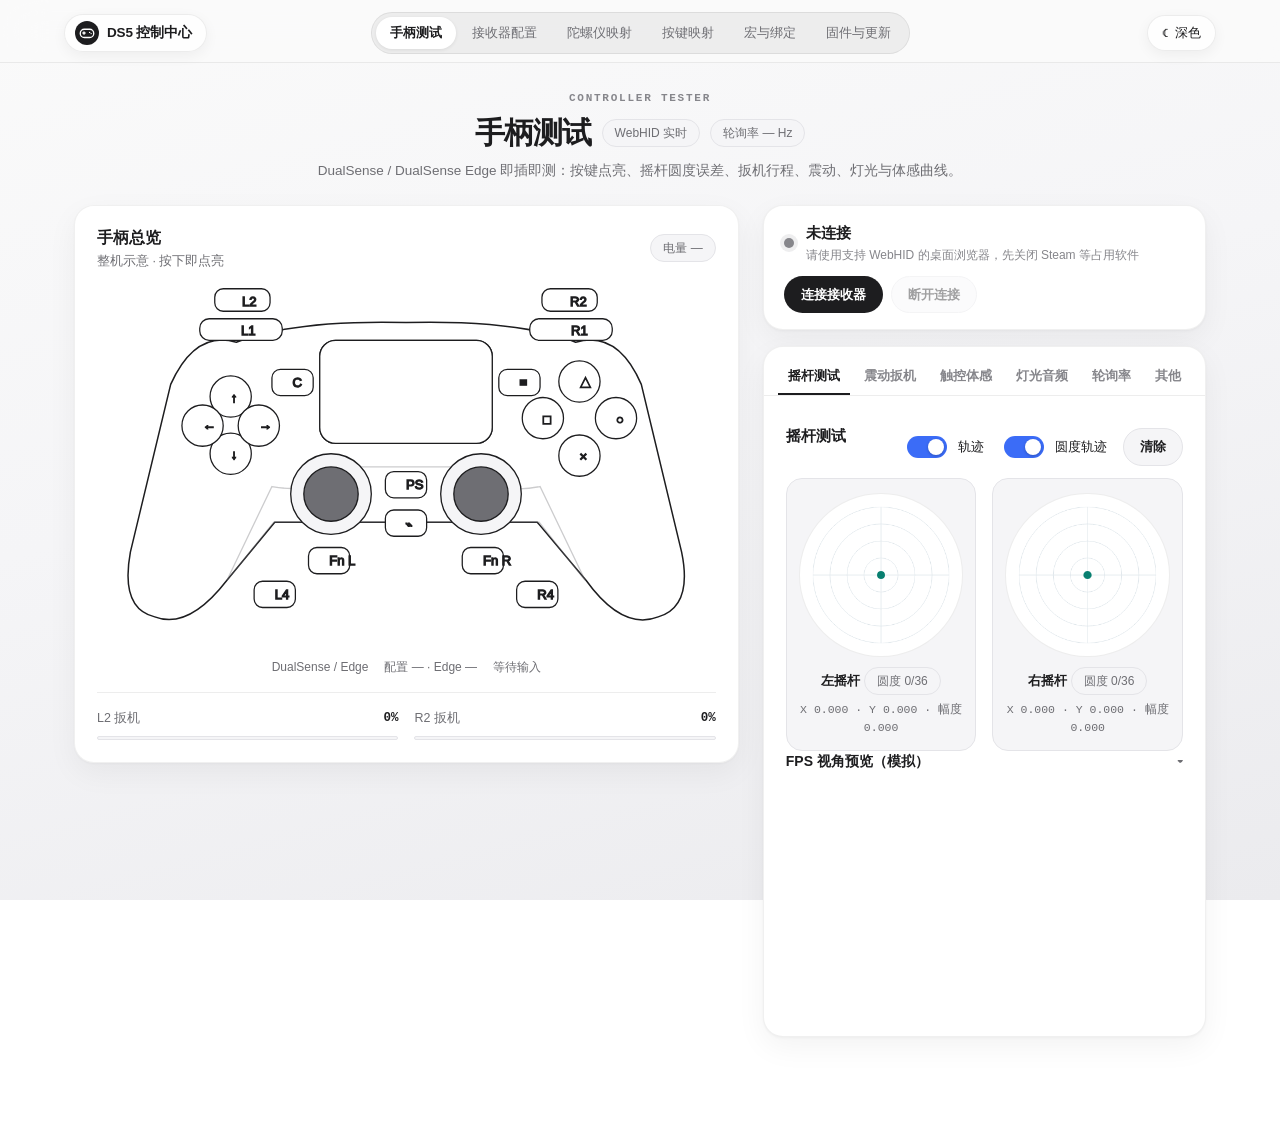
==== web/index.html @ c9e87ab8 "fix(desktop,web): support Windows/macOS system proxy and browser fallback in release downloader" ====
<!doctype html>
<html lang="zh-CN">
<head>
<meta charset="utf-8">
<meta name="viewport" content="width=device-width, initial-scale=1">
<title>DS5 控制中心 · BL616 / BL618</title>
<link rel="stylesheet" href="style.css?v=20261115-rk4">
</head>
<body>
<header class="site-header">
  <a class="brand" href="#tester"><svg class="brand-icon" viewBox="0 0 24 24" width="18" height="18" fill="none" stroke="currentColor" stroke-width="1.8" aria-hidden="true"><rect x="3" y="7" width="18" height="11" rx="5.5"/><path d="M8 10.5v3M6.5 12h3M15.5 11.2h.01M17.5 12.8h.01" stroke-linecap="round"/></svg><h1>DS5 控制中心</h1></a>
  <nav class="site-nav" aria-label="页面"><a href="#tester">手柄测试</a><a href="#receiver">接收器配置</a><a href="#config">陀螺仪映射</a><a href="#remap">按键映射</a><a href="#macros">宏与绑定</a><a href="#update">固件与更新<span id="updateBadge" class="badge" hidden>新</span></a></nav>
  <button id="themeToggle" type="button" aria-label="切换深色外观">深色</button>
</header>
<main>
<div id="connectionHome"><div id="connectionPanel" class="connection-panel"><div class="connect-actions"><div class="connection"><span id="connectionDot" class="dot"></span><div><span id="device">未连接</span><span class="connect-sub">请使用支持 WebHID 的桌面浏览器，先关闭 Steam 等占用软件</span></div></div><div class="connect-btns"><button id="connect" class="primary">连接接收器</button><button id="disconnect" disabled>断开连接</button></div></div><p id="identityWarning" class="notice error" hidden>当前为私下测试身份 1209:0001，部分软件无法识别为 PS5 手柄；日常使用请刷回正式 Sony 身份固件。</p><p id="message" class="notice" role="status" aria-live="polite"></p></div></div>
<section id="receiver" class="panel" hidden><div class="page-heading"><div><span class="page-kicker">01 / RECEIVER</span><h2>接收器配置</h2><p class="page-sub">音频、灯光、低功耗唤醒与回报率参数设置，支持一键应用到内存或持久保存。</p></div><span class="tag">RAM 应用 / Flash 保存</span></div><form id="receiverSettings"><div class="settings-card"><h3>连接与设备</h3><div class="grid" id="receiver-device"></div><p class="hint">USB 身份、序列号、唤醒与隐身设置可能需要保存并重启后生效。</p></div><div class="settings-card"><h3>灯光与省电</h3><div class="grid" id="receiver-power"></div><label class="color-field">手柄灯条颜色 <input id="receiverColor" type="color" value="#ffffff"></label></div><div class="settings-card"><h3>触摸板与鼠标</h3><div class="grid" id="receiver-touch"></div><p class="hint">允许通过手柄循环的模式（至少选择一种）</p><div class="checks" id="touchModes"></div></div><div class="settings-card"><h3>音频与触觉</h3><div class="grid" id="receiver-audio"></div></div><details class="advanced-section"><summary>高级兼容与音频细节</summary><p class="hint">适合排查特定游戏、控制台或录音路由问题；日常使用保持默认值即可。</p><div class="grid" id="receiver-advanced"></div></details><div class="toolbar"><button class="primary requires-device" type="submit">应用到 RAM</button><button id="receiverSave" class="requires-device" type="button">保存到设备</button><button id="receiverRestart" class="requires-device" type="button">保存并重启</button><button id="receiverRebootOnly" class="requires-device" type="button">仅软重启</button><button id="receiverRead" class="requires-device" type="button">重新读取</button><button id="receiverDefaults" type="button">填入默认值</button></div></form><div class="filebar"><button id="receiverExport">导出接收器配置</button><label class="file-button">导入配置<input id="receiverImport" type="file" accept=".json,application/json"></label></div></section>
<section id="remap" class="panel" hidden><div class="page-heading"><div><span class="page-kicker">03 / REMAP</span><h2>按键映射</h2><p class="page-sub">独立设置各键与触控板分区输出，自动提供键盘修饰键与双键组合选项。</p></div><span class="tag" id="remapActive">当前生效：—</span></div><div class="actions"><label>编辑接收器映射档 <select id="remapSlot"><option value="0">档 1</option><option value="1">档 2</option></select></label><button id="remapActivate" class="requires-device">切换到此档</button><button id="remapRead" class="requires-device">读取此档</button><button id="remapReset">恢复此档草稿</button></div><div id="remapFilter" class="filter-bar" role="group" aria-label="按键映射筛选"><button type="button" class="filter-chip active" data-filter="all">全部 31 项</button><button type="button" class="filter-chip" data-filter="buttons">常规按键 19 项</button><button type="button" class="filter-chip" data-filter="touch">触摸分区 12 项</button><button type="button" class="filter-chip" data-filter="modified">仅已修改 <span id="remapModifiedCount" class="pill-count">0</span></button></div><p id="remapTouchNotice" class="notice warning" hidden></p><div class="table-wrap"><table class="remap-table"><thead><tr><th>来源</th><th>输出类型</th><th>目标按键</th><th>修饰键 / 第二键</th><th>屏蔽原键</th><th>双键输出</th></tr></thead><tbody id="remapRows"></tbody></table></div><p id="remapEmptyFilter" class="hint" hidden>当前筛选条件下没有映射项。</p><p class="hint">设为“键盘”时可直接勾选 Ctrl / Shift / Alt / Win；勾选“双键输出”后将自动切换为第二个键盘按键下拉框。Edge Fn / 独立背键用于体感启用和快捷动作，不属于此 31 项普通映射表。</p><div class="toolbar"><button id="remapSave" class="primary requires-device">保存此档映射</button><button id="remapExport">导出此档</button><label class="file-button">导入此档<input id="remapImport" type="file" accept=".json,application/json"></label></div></section>
  <section id="config" class="panel">
    <div class="page-heading"><div><span class="page-kicker">02 / GYRO</span><h2>陀螺仪映射</h2><p class="page-sub">选一个常见场景预设即可快速上手；高级调校、曲率预览与档位限制默认折叠收起。</p></div><div class="heading-badges"><span id="configDirty" class="badge warn" hidden>未保存修改</span><span id="currentSlot" class="tag">当前配置：—</span></div></div>
    <form id="settings">
      <div class="profile-strip" id="profileStrip"></div>
      <div class="settings-card compact-card">
        <div class="profile-actions">
          <label class="inline-field">正在编辑 <select id="editSlot"><option value="0">配置 1</option><option value="1">配置 2</option><option value="2">配置 3</option><option value="3">配置 4</option></select></label>
          <label class="inline-field">备注名 <input id="slotCustomName" type="text" maxlength="16" placeholder="如：Apex 步枪"></label>
          <button id="activateSlot" type="button" disabled>切换生效</button>
          <div class="inline-copy"><select id="copyTarget" aria-label="复制目标配置档"><option value="">复制到…</option><option value="0">配置 1</option><option value="1">配置 2</option><option value="2">配置 3</option><option value="3">配置 4</option></select><button id="copyProfile" type="button">复制</button></div>
          <button id="configCalibrate" type="button" class="requires-device" disabled>快速零点校准</button>
        </div>
        <p id="editNotice" class="notice" hidden></p>
        <div id="configRuleSummary" class="summary-banner" role="status"></div>
        <details id="switchModeDetails" class="sub-details">
          <summary><span>切档方式与绑定规则</span><span id="switchSourceTag" class="tag">手动 / 快捷键</span></summary>
          <div class="grid">
            <div class="field"><label for="switchSource">切档方式</label><select id="switchSource"><option value="0">手动 / 快捷键</option><option value="1">Edge Fn</option><option value="2">接收器映射档</option></select></div>
            <div class="field" id="manualSlotField"><label for="manualSlot">默认手动配置</label><select id="manualSlot"><option value="0">配置 1</option><option value="1">配置 2</option><option value="2">配置 3</option><option value="3">配置 4</option></select></div>
          </div>
          <div class="grid bindings" id="nativeBindings"></div>
          <div class="grid bindings" id="dongleBindings"></div>
          <div class="checks"><label><input type="checkbox" id="feedback" checked> 切档时手柄震动/灯光提示</label></div>
        </details>
      </div>

      <div class="settings-card compact-card">
        <div class="subhead"><h3>常用场景一键预设</h3><span class="hint">点击直接套用到当前编辑配置档</span></div>
        <div id="gyroPresets" class="preset-bar"></div>
      </div>

      <div class="settings-card" id="gyroActivationCard">
        <h3>输出模式与触发条件</h3>
        <div class="grid" id="activationFields"></div>
        <p id="axisHelp" class="hint"></p>
        <div id="gyroGateBlock">
          <div class="actions">
            <button id="presetL2" type="button">按住 L2</button>
            <button id="presetLong" type="button">长按 L2 · 300ms</button>
            <button id="learn" type="button">读取手柄按键</button>
            <span id="selectedButtonsTag" class="tag">未选附加按键</span>
          </div>
          <details id="buttonPickerDetails">
            <summary>自定义启用按键（24 键与组合键条件）</summary>
            <p class="hint">可自由选择面键、方向键、扳机、触摸、Fn 和独立背键，也可以按住手柄按键后点击上方“读取手柄按键”。</p>
            <fieldset id="buttons"><legend class="sr-only">启用按键</legend></fieldset>
            <div class="checks" id="allButtonsWrap"><label><input type="checkbox" id="allButtons"> 组合键（需同时按住全部选中按键）</label></div>
          </details>
        </div>
        <div class="checks" id="gyroFlagChecks">
          <label id="suppressWrap"><input type="checkbox" id="suppress"> 屏蔽原始按键</label>
          <label><input type="checkbox" id="invertX"> 水平反转</label>
          <label><input type="checkbox" id="invertY"> 垂直反转</label>
          <label><input type="checkbox" id="autoBias"> 自动静止温漂校准</label>
          <label><input type="checkbox" id="adaptiveSmooth"> 自适应微瞄滤波</label>
        </div>
      </div>

      <div class="settings-card" id="gyroSensitivityCard">
        <div class="subhead"><h3>灵敏度与基础手感</h3><label class="inline-toggle"><input type="checkbox" id="syncXY" checked> 锁定水平 / 垂直同速</label></div>
        <div class="grid" id="motionFields"></div>
      </div>

      <div class="settings-card" id="gyroStickCard" hidden>
        <h3>右摇杆映射参数</h3>
        <p class="hint">仅“输出方式”设为“右摇杆”时生效，用于匹配主机或原版手柄游戏内的死区与响应曲线。</p>
        <div class="grid" id="stickFields"></div>
        <details id="stickWizardDetails" class="sub-details">
          <summary><span>右摇杆视角校准向导 &amp; 游戏模板</span><span class="tag">反推死区与满杆转速</span></summary>
          <p class="hint">点选常见游戏模板，或按游戏内实际设置三步反推最佳死区补偿与满杆转速。</p>
          <div id="stickGamePresets" class="preset-bar"></div>
          <div class="grid">
            <label class="field">1. 游戏内右摇杆死区 · %<input id="wizGameDeadzone" type="number" min="0" max="50" step="1" value="10"></label>
            <label class="field">2. 游戏满杆转一圈 360° 用时 · 秒<input id="wizTurn360Sec" type="number" min="0.2" max="5" step="0.05" value="1.0"></label>
            <label class="field">3. 游戏内响应曲线类型<select id="wizCurveType"><option value="linear">线性 (1.0)</option><option value="classic">经典指数 (1.4)</option><option value="precision">高精度指数 (1.8)</option><option value="dynamic">动态/快速起步 (0.88)</option></select></label>
          </div>
          <div class="actions">
            <button id="wizApplyStick" type="button" class="primary">计算并填入右摇杆参数</button>
            <span id="wizStickPreview" class="tag">推荐：满杆 360°/s · 死区补偿 9.5% · 指数 1</span>
          </div>
        </details>
      </div>

      <details id="gyroAdvancedDetails" class="settings-card">
        <summary><span>高级调校：死区、平滑、高速加速、长按与档位限制</span><span id="advancedSummaryTag" class="tag">默认手感</span></summary>
        <div class="grid" id="advancedFields"></div>
        <hr>
        <div class="subhead"><h4>启用档位限制</h4><span class="hint">可选：仅在特定 Edge 或接收器档位下开启此体感配置</span></div>
        <div class="grid" id="profileFields"></div>
        <fieldset id="profiles"><legend class="sr-only">启用档位</legend></fieldset>
      </details>

      <details id="gyroCurveDetails" class="settings-card">
        <summary><span>响应曲线预览与导出</span><span id="curveUnits" class="tag">鼠标 counts/s</span></summary>
        <div class="curve-layout">
          <div>
            <canvas id="mappingCurve" width="840" height="320" aria-label="陀螺仪单轴响应曲线"></canvas>
            <p class="hint">横轴是手柄角速度，纵轴是输出；实线为常规灵敏度，虚线为 L2 ADS。展示单轴稳态响应，不包含平滑的时间延迟。</p>
          </div>
          <div class="curve-readout">
            <label class="field">预览手部速度 · °/s<input id="curveSpeed" type="range" min="0" max="720" value="90"><output id="curveSpeedLabel">90 °/s</output></label>
            <strong id="curveOutput">—</strong>
            <label class="field">预览最大速度 · °/s<select id="curveMax"><option>180</option><option selected>360</option><option>720</option><option>1500</option></select></label>
            <button id="curveExport" type="button">导出曲线 CSV</button>
          </div>
        </div>
      </details>

      <details id="gyroShortcutsDetails" class="settings-card">
        <summary><span>手柄快捷键（切档 / 开关 / 校准 / 精瞄）</span><span id="shortcutCountTag" class="tag">已启用 0/4</span></summary>
        <p class="hint">切档动作适用于“手动 / 快捷键”模式；“体感开关 / 静止校准 / 按住精瞄”在所有切档模式下均可用。</p>
        <div id="shortcuts"></div>
      </details>

      <details id="profileLibraryDetails" class="settings-card">
        <summary><span>本地方案库 &amp; 原生体感兼容向导</span><span id="libraryCountTag" class="tag">方案库</span></summary>
        <div class="subhead"><h4>本地命名方案库</h4><span class="hint">保存在当前浏览器，支持单档或整套 4 档快速套用与回退</span></div>
        <div class="actions">
          <label class="inline-field">新方案名 <input id="libraryName" type="text" maxlength="24" placeholder="如：Apex 步枪+狙击组合"></label>
          <button id="librarySave" type="button">保存当前 4 档到方案库</button>
        </div>
        <div class="actions">
          <label class="inline-field">已存方案 <select id="librarySelect"></select></label>
          <button id="libraryApplySlot" type="button">套用到当前档</button>
          <button id="libraryApplyAll" type="button">套用整套 4 档</button>
          <button id="libraryDelete" type="button" class="danger">删除方案</button>
          <button id="undoProfileBtn" type="button" disabled>撤销上次套用/导入</button>
        </div>
        <hr>
        <div class="subhead"><h4>原生体感 / Steam / 固件映射兼容向导</h4><span id="compatStatusTag" class="tag">无冲突</span></div>
        <div class="grid">
          <label class="field">游戏内原生体感设置<select id="compatGameGyro"><option value="0">已关闭游戏原生体感</option><option value="1">已开启游戏原生体感</option></select></label>
          <label class="field">PC 映射软件与游戏输入策略<select id="compatHostMapper"><option value="none">无额外映射软件（支持鼠键混用）</option><option value="consoleOnlyGame">锁死纯手柄输入的游戏（禁用鼠标混用）</option><option value="steam">已开 Steam 输入陀螺仪</option><option value="ds4windows">已开 DS4Windows / JSM 陀螺仪</option></select></label>
        </div>
        <div id="compatResult" class="summary-banner" role="status"></div>
      </details>

      <div id="importDiffCard" class="settings-card compact-card" hidden>
        <div class="subhead"><h3>导入配置变更预览</h3><span id="importDiffSummaryTag" class="tag">待确认</span></div>
        <div id="importDiffList" class="diff-list"></div>
        <div class="actions">
          <button id="importConfirm" type="button" class="primary">确认应用导入</button>
          <button id="importCancel" type="button">取消</button>
        </div>
      </div>

      <div class="toolbar"><button id="apply" class="primary" type="submit" disabled>应用到内存</button><button id="save" type="button" disabled>保存到设备</button><button id="read" type="button" disabled>重新读取配置</button><button id="defaults" type="button" disabled>恢复默认</button></div>
    </form>
    <div class="filebar"><button id="export">导出体感配置</button><label class="file-button">导入配置<input type="file" id="import" accept="application/json,.json"></label><span>导入时将先展示变更对比预览，确认后可应用或保存。</span></div>
  </section>

  <section id="tester" class="panel" hidden>
    <div class="tester-hero"><span class="page-kicker">CONTROLLER TESTER</span><div class="hero-title-row"><h2>手柄测试</h2><span class="tag">WebHID 实时</span><span id="liveHzBadge" class="tag">轮询率 — Hz</span></div><p class="page-sub">DualSense / DualSense Edge 即插即测：按键点亮、摇杆圆度误差、扳机行程、震动、灯光与体感曲线。</p></div>
    <div class="test-layout">
      <div class="controller-card">
        <div class="subhead"><div><h3>手柄总览</h3><span class="hint">整机示意 · 按下即点亮</span></div><span id="battery" class="tag">电量 —</span></div>
        <div id="controllerVisual"></div>
        <div class="model-status"><span id="controllerModel">DualSense / Edge</span><span id="testProfile">配置 — · Edge —</span><span id="active">等待输入</span></div>
        <div class="trigger-grid"><div class="trigger-row"><span>L2 扳机</span><strong id="l2Value">0%</strong><meter id="l2Meter" min="0" max="255" value="0"></meter></div><div class="trigger-row"><span>R2 扳机</span><strong id="r2Value">0%</strong><meter id="r2Meter" min="0" max="255" value="0"></meter></div></div>
      </div>
      <div class="test-controls">
        <div id="testConnection"></div>
        <div class="test-suite">
          <div id="testerTabs" class="tester-tabs" role="tablist" aria-label="测试分类"><button type="button" id="test-tab-input" role="tab" aria-controls="test-pane-input" aria-selected="true" tabindex="0" data-test-tab="input">摇杆测试</button>
<button type="button" id="test-tab-rumble" role="tab" aria-controls="test-pane-rumble" aria-selected="false" tabindex="-1" data-test-tab="rumble">震动扳机</button>
<button type="button" id="test-tab-sense" role="tab" aria-controls="test-pane-sense" aria-selected="false" tabindex="-1" data-test-tab="sense">触控体感</button>
<button type="button" id="test-tab-light" role="tab" aria-controls="test-pane-light" aria-selected="false" tabindex="-1" data-test-tab="light">灯光音频</button>
<button type="button" id="test-tab-device" role="tab" aria-controls="test-pane-device" aria-selected="false" tabindex="-1" data-test-tab="device">轮询率</button>
<button type="button" id="test-tab-other" role="tab" aria-controls="test-pane-other" aria-selected="false" tabindex="-1" data-test-tab="other">其他</button></div>
          <div class="test-panes"><div id="test-pane-input" class="test-pane" role="tabpanel" aria-labelledby="test-tab-input" tabindex="0">    <div class="test-section" id="stickTests"><div class="subhead"><h3>摇杆测试</h3><div class="checks"><label><input id="stickTrail" type="checkbox" checked> 轨迹</label><label><input id="circularity" type="checkbox" checked> 圆度轨迹</label><button id="stickClear">清除</button></div></div><div class="two-col"><div class="stick-test"><canvas id="leftStickChart" width="280" height="280" aria-label="左摇杆实时位置"></canvas><h4>左摇杆 <span id="leftCircularityTag" class="tag">圆度 —</span></h4><p id="leftStickValue" class="mono">X 0 · Y 0</p></div><div class="stick-test"><canvas id="rightStickChart" width="280" height="280" aria-label="右摇杆实时位置"></canvas><h4>右摇杆 <span id="rightCircularityTag" class="tag">圆度 —</span></h4><p id="rightStickValue" class="mono">X 0 · Y 0</p></div></div></div>
<details class="fps-preview"><summary>FPS 视角预览（模拟）</summary><p class="hint">使用实际 USB 右杆输入，按当前配置的游戏满杆转速、死区和曲线模拟视角。圆点回中表示停止转视角，不会把视角拉回原位；这里不测量实际游戏延迟。</p><div class="checks"><label><input id="fpsPreview" type="checkbox"> 启用视角预览</label><button id="fpsReset" type="button">视角归零</button><span id="fpsAngles" class="mono">水平 0° · 俯仰 0°</span></div><canvas id="fpsView" width="900" height="240" aria-label="基于真实右杆输入的模拟 FPS 视角"></canvas></details></div>
<div id="test-pane-rumble" class="test-pane" role="tabpanel" aria-labelledby="test-tab-rumble" tabindex="0" hidden><div class="subhead"><h3>震动与自适应扳机</h3><button id="outputStop" class="danger requires-device">停止</button></div><p class="hint">震动持续 1 秒，切换标签解除震动与扳机效果。</p><h4>触觉震动</h4><div class="actions"><label>强度 <input id="rumbleIntensity" type="range" min="0" max="100" value="40"></label><button id="rumbleWeak" class="requires-device">弱马达</button><button id="rumbleStrong" class="requires-device">强马达</button><button id="rumbleBoth" class="requires-device">双马达</button></div><h4>自适应扳机</h4><div class="grid"><label class="field">L2 效果<select id="leftTriggerMode"><option value="0">关闭</option><option value="1">固定阻力</option><option value="2">脉冲阻力</option></select></label><label class="field">R2 效果<select id="rightTriggerMode"><option value="0">关闭</option><option value="1">固定阻力</option><option value="2">脉冲阻力</option></select></label><label class="field">起始位置 · 0–255<input id="triggerStart" type="number" min="0" max="255" value="80"></label><label class="field">力度 · 0–255<input id="triggerForce" type="number" min="0" max="255" value="100"></label></div><button id="triggerApply" class="requires-device">应用扳机测试</button></div>
<div id="test-pane-sense" class="test-pane" role="tabpanel" aria-labelledby="test-tab-sense" tabindex="0" hidden>    <div class="test-section" id="sensorTests"><div class="subhead"><h3>触摸板</h3><span class="tag">1920 × 1080 · 双点触控</span></div><canvas id="touchChart" width="960" height="270" aria-label="触摸板双点坐标"></canvas><div class="checks"><span id="touch0">P1 · 未接触</span><span id="touch1">P2 · 未接触</span></div><p class="hint">加速度（含重力）：<span id="accelValue">等待输入</span></p></div>
<div class="checks"><label><input id="tiltPreview" type="checkbox"> 重力方向预览</label></div>    <div class="metrics"><div><small>采样间隔</small><strong id="interval">—</strong></div><div><small>工厂校准</small><strong id="factory">—</strong></div><div><small>零点校准</small><strong id="calibration">—</strong></div><div><small>静止稳定度</small><strong id="stillness">—</strong></div><div><small>右摇杆</small><strong id="stick">—</strong></div></div>
    <div class="plot-label"><span>角速度 °/s · <i class="pitch">X</i> / <i class="yaw">Y</i> / <i class="roll">Z</i></span><span id="rates">0 / 0 / 0</span></div>
    <canvas id="chart" width="1000" height="230" aria-label="陀螺仪角速度曲线"></canvas>
    <div class="checks"><button id="calibrate" disabled>静止校准</button><button id="clearCalibration" disabled>清除校准</button><button id="csv">导出数据</button><button id="exportDiagnostics">导出诊断</button></div>
    <p class="hint">请放稳手柄，保持静止 2 秒。新版固件保存上次静止校准；核对手柄标识与工厂标定后恢复。</p>
</div>
<div id="test-pane-light" class="test-pane" role="tabpanel" aria-labelledby="test-tab-light" tabindex="0" hidden><h4>手柄灯光</h4><div class="grid"><label class="field">颜色<input id="testColor" type="color" value="#21a68b"></label><label class="field">亮度<select id="lightBrightness"><option value="0">高</option><option value="1">中</option><option value="2">低</option></select></label><label class="field">玩家灯<select id="playerLights"><option value="0">关闭</option><option value="4">1</option><option value="10">2</option><option value="21">3</option><option value="27">4</option><option value="31">全部</option></select></label><label class="field">麦克风灯<select id="muteLight"><option value="0">关闭</option><option value="1">常亮</option><option value="2">闪烁</option></select></label></div><button id="lightApply" class="requires-device">应用灯光测试</button><h4>音量与路由</h4><div class="grid"><label class="field">耳机音量<input id="testHeadphone" type="number" min="0" max="127" value="80"></label><label class="field">扬声器音量<input id="testSpeaker" type="number" min="0" max="127" value="60"></label><label class="field">麦克风音量<input id="testMic" type="number" min="0" max="64" value="40"></label><label class="field">音频出口<select id="audioRoute"><option value="49">耳机</option><option value="0">扬声器</option></select></label></div><label class="toggle-field">麦克风静音<input id="testMicMute" type="checkbox"></label><button id="audioApply" class="requires-device">应用音频测试</button><p id="headset" class="hint">耳机状态 —</p></div>
<div id="test-pane-device" class="test-pane" role="tabpanel" aria-labelledby="test-tab-device" tabindex="0" hidden>    <div class="test-section" id="rateTests"><div class="subhead"><h3>输入报告频率</h3><div class="actions"><button id="rateStart">重置统计</button><button id="rateStop">暂停采样</button></div></div><div class="metrics"><div><small>浏览器接收平均值</small><strong id="inputHz">— Hz</strong></div><div><small>报告数</small><strong id="inputCount">0</strong></div><div><small>间隔 min / max</small><strong id="inputIntervals">— ms</strong></div><div><small>平均间隔 / 抖动</small><strong id="inputJitter">— ms</strong></div></div><p class="hint">连接接收器后自动实时统计 USB HID 输入频率与间隔抖动（标准差），可随时重置或暂停。</p></div>
</div>
<div id="test-pane-other" class="test-pane" role="tabpanel" aria-labelledby="test-tab-other" tabindex="0" hidden>    <div class="live-buttons" id="liveButtons" aria-label="按键"></div>
    <div class="subhead"><h3>鼠标测试</h3><span id="mouseState" class="tag" role="status">未开始</span></div>
    <div class="actions"><button id="mouseStart" type="button">开始测试</button><button id="mouseStop" type="button" disabled>结束测试</button><button id="mouseReset" type="button">清除轨迹</button><span id="mouseCounts" class="hint">事件 0 · X 0 · Y 0</span></div>
    <canvas id="mouseChart" width="1000" height="280" tabindex="0" aria-label="鼠标移动轨迹"></canvas>
    <p class="hint">点击开始后转动手柄，按 Esc 退出。轨迹来自实际鼠标输入；测试时请勿移动其他鼠标或 VNC 指针。</p>
    <div class="subhead"><h3>诊断录制与离线回放</h3><span id="replayStatus" class="tag">待命</span></div>
    <div class="actions">
      <label class="file-button">加载诊断 JSON 离线回放<input id="replayFile" type="file" accept=".json,application/json"></label>
      <button id="replayStop" type="button" hidden>停止回放</button>
    </div>
    <details><summary>传感器数据</summary><pre id="raw">等待输入</pre></details>
    <details><summary>运行统计</summary><pre id="diagnostics">等待输入</pre></details>
</div></div>
        </div>
      </div>
    </div>
  </section>

<section id="macros" class="panel" hidden>
<div class="page-heading"><div><span class="page-kicker">04 / MACROS</span><h2>宏与绑定</h2><p class="page-sub">录制按键或鼠标序列并绑定组合触发键，宏写入接收器脱离软件运行。</p></div><span id="macroSupport" class="tag">未连接</span></div>
<div class="settings-card"><div class="actions"><label>设备槽位 <select id="macroSlot"></select></label><button id="macroRead" class="requires-macro">读取</button><button id="macroDelete" class="requires-macro">删除此槽</button><span id="macroSpace" class="hint"></span></div>
<div class="grid"><label class="field">名称<input id="macroName" maxlength="23"></label><label class="field">播放方式<select id="macroMode"><option value="0">单次 / 指定次数</option><option value="1">按住循环，松开停止</option><option value="2">按下开启，再按关闭</option></select></label><label class="field">单次触发的重复次数<input id="macroRepeat" type="number" min="1" max="255" value="1"></label><label class="field">循环间隔 · ms<input id="macroPause" type="number" min="0" max="65535" value="100"></label></div>
<div class="subhead"><h3>步骤</h3><span id="macroStepCount" class="tag"></span></div><div class="actions"><button id="macroAddDown">添加按下</button><button id="macroAddUp">添加松开</button><button id="macroAddWait">添加等待</button><button id="macroClear">清空草稿</button><button id="macroRecord" class="requires-macro">录制手柄按键</button><button id="macroRecordStop" disabled>结束录制</button></div>
<div class="table-wrap"><table class="remap-table"><thead><tr><th>序号</th><th>输出</th><th>按键</th><th>动作</th><th>之后等待 · ms</th><th></th></tr></thead><tbody id="macroSteps"></tbody></table></div><p id="macroEmpty" class="hint">添加步骤或开始录制。</p>
<p class="hint">支持手柄键、键盘键和鼠标键。录制捕获手柄当前 USB 输出，录制期间暂停设备宏；键盘和鼠标步骤可手动编辑。结束、断连、切换配置或输入中断会释放宏按键。</p>
<div class="toolbar"><button id="macroSave" class="primary requires-macro">保存此宏</button><button id="macroTest" class="requires-macro">测试已保存的单次宏</button><button id="macroStop" class="requires-macro">停止并释放按键</button><button id="macroExport">导出 JSON</button><button id="macroBinary">导出 MAC1 文件</button><label class="file-button">导入<input id="macroImport" type="file" accept=".json,.mac,.bin"></label></div></div>
<div class="settings-card"><div class="subhead"><h3>触发绑定</h3><div class="actions"><button id="macroRulesRead" class="requires-macro">读取绑定</button><button id="macroRulesSave" class="primary requires-macro">保存绑定</button></div></div><p class="hint">所选按键全部按住才成立。支持 Fn、背键和组合键；同一时刻播放一个宏。宏随接收器运行，不需要控制中心常驻。</p><div class="actions filter-bar" id="macroRuleFilterBar"><span class="hint" id="macroRulesSummary">已启用 0 / 16 条绑定</span><label class="inline-toggle"><input type="checkbox" id="macroShowActiveOnly"> 仅显示已启用绑定</label></div><div id="macroBindings"></div></div>
</section>

  <section id="update" class="panel" hidden><div class="page-heading"><div><span class="page-kicker">05 / WEBFLASHER</span><h2>固件与更新</h2><p class="page-sub">在线检测最新版本并一键准备刷写，无需安装驱动即可通过浏览器完成更新。</p></div><span class="tag">当前：<b id="firmware">未连接</b></span></div><div id="updateBanner" class="settings-card" hidden><h3 id="updateTitle"></h3><p id="updateDetail" class="hint"></p><div class="actions"><button id="updateGet" class="primary" type="button" hidden>下载并准备刷写</button></div><p id="updateStatus" class="notice" role="status" aria-live="polite"></p></div><div class="settings-card"><div class="grid"><label class="field">固件来源<select id="releaseSource"><option value="gyro">本项目 · 体感映射固件</option><option value="upstream">上游 · 原版固件</option></select></label><label class="field">开发板<select id="releaseBoard"><option value="lctech616">LCTech BL616 / 当前信海板</option><option value="aim61">Ai-M61 BL618</option><option value="m0sdock">Sipeed M0S Dock</option></select></label><label class="field">USB 速度<select id="releaseUSB"><option value="fs">FS · 兼容模式</option><option value="hs">HS · 高速模式</option></select></label></div><div class="actions"><button id="releaseRefresh" class="primary">检查更新</button><label><input id="includePrerelease" type="checkbox" checked> 包含测试版 / 预发布</label><span id="releaseStatus" class="hint">进入此页时自动检查</span></div><p id="upstreamNotice" class="notice warning" hidden>上游原版固件不包含本项目新增的体感功能。v3.24 发布包与其公开源码版本不同；包内 USB 速度以发布说明为准，不能仅凭文件名判断。</p></div><div id="releaseList" class="release-list"></div><div class="settings-card flash-steps-card"><h3>刷写指南 · 3 步完成</h3>
<ol class="web-steps"><li><div><strong>下载并选中固件包</strong><p>在上方版本列表一键下载匹配板型与 USB 速度的固件 ZIP，无需手动解压。</p></div></li><li><div><strong>核对板型与写入模式</strong><p>加载包后核对目标板型与模式并勾选确认；常规升级选“仅主固件”可保留设置。</p></div></li><li><div><strong>按住 BOOT 插入 USB 刷写</strong><p>按住接收器上的 <kbd>BOOT 键</kbd> 插入电脑 USB 后松开，点击 <kbd>开始刷写</kbd> 并选择串口；完成后会 <kbd>自动重启</kbd>。</p></div></li></ol></div><div class="settings-card" id="webFlash"><h3>接收器与固件 · 网页刷写</h3>
<p id="flashSupport" class="notice error" hidden>当前浏览器不支持 Web Serial。请使用桌面版 Chrome 或 Edge。</p>
<div class="grid"><label class="field">固件包 ZIP<input id="flashPackage" type="file" accept=".zip,application/zip"></label><label class="field">写入内容<select id="flashMode"><option value="full">完整：Boot2 + 分区表 + 主固件（首次安装 / 恢复）</option><option value="app">仅主固件（已是同布局固件时更新）</option></select></label><label id="flashVariantField" class="field" hidden>包内 USB 变体<select id="flashVariant"></select></label></div>
<pre id="flashSummary" class="mono hint"></pre>
<label class="flash-confirm-row"><input id="flashConfirm" type="checkbox"> 我确认固件包的板型与 USB 速度和接收器一致</label>
<div class="actions flash-cta-row"><button id="flashStart" class="primary" type="button" disabled>开始刷写</button></div>
<progress id="flashProgress" max="1" value="0" hidden></progress><p id="flashStage" class="hint"></p>
<p id="flashMessage" class="notice" role="status" aria-live="polite"></p>
<pre id="flashLog" class="mono" hidden></pre>
<p class="hint">写入后会读回 SHA256 校验，校验失败不会重启。只擦写所选区域，不做整片擦除，设备内保存的设置通常保留，仍建议先导出配置。已安装双固件启动管理器的设备请使用下方“双固件切换与维护”进行分槽更新或卸载。使用桌面应用（Windows/macOS 启动器）可在版本卡片一键下载并填入；仅用纯浏览器访问时请先手动下载 ZIP。刷写时不要拔线或关闭页面。</p></div>
<div class="settings-card" id="bootManager"><h3>双固件切换与维护 · 实验性</h3>
<p class="notice warning">启动管理器原型尚待真机验收，普通单固件不包含启动管理器。日常手柄保持 Sony 身份；切换或维护前先保存需保留的设置。</p>
<p id="bootState" role="status">未连接启动管理器</p>
<div class="actions"><button id="bootEnter" type="button">从体感固件进入管理器</button><button id="bootConnect" type="button">连接启动管理器</button><button id="bootDisconnect" type="button" disabled>断开管理器</button></div>
<div class="two-col"><div><h4>体感固件</h4><p id="bootVersion0" class="mono">—</p><button id="bootSlot0" type="button" disabled>启动体感固件</button></div><div><h4>上游原版</h4><p id="bootVersion1" class="mono">—</p><button id="bootSlot1" type="button" disabled>启动上游原版</button></div></div>
<details id="dualToolsDetails"><summary><span>Web Serial 4 MiB 双固件安装、备份与恢复工具</span><span class="tag">按住 BOOT 插入 USB</span></summary>
<div id="dualTools">
<p class="hint">安装、分槽更新与卸载都会在本地校验镜像与启动头；安装／卸载前会先读取当前整片 4 MiB 并自动保存备份到本机，最后写入 0x0–0xE000 启动管理器／原版 Boot2，全部读回校验通过才重启。</p>
<p id="dualSupport" class="notice error" hidden>当前浏览器不支持 Web Serial，无法使用网页双固件安装、备份与恢复。请使用桌面版 Chrome 或 Edge。</p>
<div class="actions"><button id="dualInspect" type="button">检测布局（快速读）</button><button id="dualBackup" type="button">读取并下载 4 MiB 整片备份</button></div>
<pre id="dualDeviceInfo" class="mono hint"></pre>
<label class="field">维护操作<select id="dualOp"><option value="slot">分槽更新镜像（仅更新槽 0 体感或槽 1 上游，保留两套数据）</option><option value="install">安装双固件（单固件 → 双固件，自动保存原始备份）</option><option value="restore">卸载并恢复单固件（用安装前原始 4 MiB 备份退出双固件）</option></select></label>
<div id="dualPane_slot" class="grid">
  <label class="field">目标槽位<select id="dualSlotTarget"><option value="0">槽位 0：体感固件（0x10000，上限 1280 KiB）</option><option value="1">槽位 1：上游原版（0x210000，上限 1152 KiB）</option></select></label>
  <label class="field">固件包 ZIP 或 .bin<input id="dualSlotFile" type="file" accept=".zip,.bin,application/zip,application/octet-stream"></label>
  <label id="dualSlotVariantField" class="field" hidden>包内 USB 变体<select id="dualSlotVariant"></select></label>
  <label class="field">写入记录的版本号（≤19 字符）<input id="dualSlotVersion" type="text" maxlength="19" placeholder="例如 3.18G2.4RC6 / 3.24H"></label>
  <pre id="dualSlotSummary" class="mono hint"></pre>
  <div class="actions"><button id="dualSlotRun" class="primary" type="button" disabled>更新该槽位</button></div>
</div>
<div id="dualPane_install" hidden>
  <div class="grid">
    <label class="field">启动管理器 .bin（experimental）<input id="dualMgrFile" type="file" accept=".bin,application/octet-stream"></label>
    <label class="field">体感固件（ZIP 或 .bin）<input id="dualGyroFile" type="file" accept=".zip,.bin,application/zip,application/octet-stream"></label>
    <label id="dualGyroVariantField" class="field" hidden>体感包 USB 变体<select id="dualGyroVariant"></select></label>
    <label class="field">体感槽位版本号<input id="dualGyroVer" type="text" maxlength="19" placeholder="例如 3.18G2.4RC6"></label>
    <label class="field">上游原版固件（ZIP 或 .bin）<input id="dualUpFile" type="file" accept=".zip,.bin,application/zip,application/octet-stream"></label>
    <label id="dualUpVariantField" class="field" hidden>上游包 USB 变体<select id="dualUpVariant"></select></label>
    <label class="field">上游槽位版本号<input id="dualUpVer" type="text" maxlength="19" placeholder="例如 3.24"></label>
    <label class="field">可选：历史原版 4 MiB 备份（迁入原版配对数据）<input id="dualUpSnapFile" type="file" accept=".bin,application/octet-stream"></label>
  </div>
  <pre id="dualMgrSummary" class="mono hint"></pre>
  <pre id="dualGyroSummary" class="mono hint"></pre>
  <pre id="dualUpSummary" class="mono hint"></pre>
  <pre id="dualUpSnapSummary" class="mono hint"></pre>
  <label><input id="dualInstallConfirm" type="checkbox"> 我确认以上均为 LCTech 616 镜像，了解启动管理器仍属实验性质，并将在写入前保存自动下载的原始 4 MiB 备份</label>
  <div class="actions"><button id="dualInstallRun" class="primary" type="button" disabled>读取备份并安装双固件</button></div>
</div>
<div id="dualPane_restore" hidden>
  <div class="grid">
    <label class="field">安装前保存的原始 4 MiB 备份（必须）<input id="dualOrigFile" type="file" accept=".bin,application/octet-stream"></label>
    <label class="field">保留并迁回的数据／固件槽位<select id="dualRestoreSlot"><option value="0">槽位 0：保留体感固件与体感数据</option><option value="1">槽位 1：保留上游原版与原版数据</option></select></label>
  </div>
  <pre id="dualOrigSummary" class="mono hint"></pre>
  <label><input id="dualRestoreConfirm" type="checkbox"> 我确认原始 4 MiB 备份来自同一台接收器，恢复前会先保存当前双固件 4 MiB 备份</label>
  <div class="actions"><button id="dualRestoreRun" class="primary" type="button" disabled>读取备份并恢复单固件</button></div>
</div>
<progress id="dualProgress" max="1" value="0" hidden></progress><p id="dualStage" class="hint"></p>
<p id="dualMessage" class="notice" role="status" aria-live="polite"></p>
<pre id="dualLog" class="mono" hidden></pre>
</div>
</details>
<details><summary>按键说明</summary><p>正常插电，快闪窗口内短按一次 BOOT 切换另一个模式；在窗口内按住约 1 秒进入管理器。按住 BOOT 再插电仍为芯片烧录模式。运行上游原版时，可先通过上电按键进入管理器，再在这里点击切换。</p><p>妥善保存每次自动下载的 4 MiB 备份文件：其中包含接收器的蓝牙配对与校准数据，不要分享或上传到公开仓库。</p></details></div>
<div class="settings-card"><h3>备用：串口工具</h3><p class="hint">网页刷写不可用时，可使用包内的 flash_prog_cfg.ini 和博流 Dev Cube 刷写。切换到上游原版后，新增体感配置页可能无法连接。</p><div class="actions"><a id="releasesLink" class="file-button" href="https://github.com/lx8s8/ds5dongle-bl618-opensource-gyro/releases" target="_blank" rel="noopener">打开 Releases ↗</a><a class="file-button" href="https://github.com/lx8s8/ds5dongle-bl618-opensource-gyro/actions/workflows/firmware.yml" target="_blank" rel="noopener">Actions 构建产物 ↗</a><a class="file-button" href="https://github.com/lx8s8/ds5dongle-bl618-opensource-gyro/blob/feature/control-center/docs/CI_CN.md" target="_blank" rel="noopener">刷机说明 ↗</a></div></div>
</section>
<footer></footer>
</main>
<script type="module" src="app.js?v=20261115-rk4"></script>
</body>
</html>
---- web/style.css ----
:root {
  --bg: linear-gradient(165deg, #fafafa 0%, #f5f5f7 45%, #ebebee 100%);
  --topbar-bg: rgba(250, 250, 251, 0.82);
  --card: #ffffff;
  --card-line: rgba(0, 0, 0, 0.06);
  --card-shadow: 0 1px 3px rgba(0, 0, 0, 0.04), 0 10px 30px rgba(0, 0, 0, 0.05);
  --ink: #1d1d1f;
  --muted: #6e6e73;
  --faint: #86868b;
  --line: rgba(0, 0, 0, 0.07);
  --field: #f5f5f7;
  --field-line: #e4e4e8;
  --pill: rgba(255, 255, 255, 0.78);
  --pill-hover: rgba(255, 255, 255, 0.96);
  --pill-line: rgba(0, 0, 0, 0.07);
  --pill-shadow: 0 4px 14px rgba(0, 0, 0, 0.05);
  --nav-track: rgba(0, 0, 0, 0.05);
  --nav-active-bg: #ffffff;
  --nav-active-ink: #1d1d1f;
  --nav-active-shadow: 0 1px 4px rgba(0, 0, 0, 0.09);
  --seg-track: #f2f2f4;
  --seg-active: #ffffff;
  --seg-active-ink: #1d1d1f;
  --seg-shadow: 0 1px 4px rgba(0, 0, 0, 0.1);
  --primary-bg: #1d1d1f;
  --primary-ink: #ffffff;
  --primary-hover: #000000;
  --brand: #3b6cf7;
  --brand-soft: rgba(59, 108, 247, 0.10);
  --brand-line: rgba(59, 108, 247, 0.34);
  --ok: #248a3d;
  --ok-dot: #34c759;
  --ok-soft: rgba(52, 199, 89, 0.13);
  --warn: #b25e09;
  --warn-dot: #f0a020;
  --warn-soft: rgba(240, 160, 32, 0.12);
  --err: #d70015;
  --err-soft: rgba(255, 59, 48, 0.10);
  --log-bg: #fbfbfc;
  --log-text: #3a3a3c;
  --log-line: #ececf0;
  --mono: "JetBrains Mono", ui-monospace, SFMono-Regular, Menlo, Consolas, "Noto Sans SC", monospace;
}

:root[data-theme="dark"] {
  --bg: linear-gradient(165deg, #101013 0%, #0d0d0f 45%, #08080a 100%);
  --topbar-bg: rgba(13, 13, 15, 0.78);
  --card: #1c1c1e;
  --card-line: rgba(255, 255, 255, 0.08);
  --card-shadow: 0 1px 3px rgba(0, 0, 0, 0.42), 0 12px 32px rgba(0, 0, 0, 0.38);
  --ink: #f5f5f7;
  --muted: #a1a1a6;
  --faint: #86868b;
  --line: rgba(255, 255, 255, 0.09);
  --field: #242427;
  --field-line: #343439;
  --pill: rgba(44, 44, 48, 0.74);
  --pill-hover: rgba(62, 62, 68, 0.94);
  --pill-line: rgba(255, 255, 255, 0.10);
  --pill-shadow: 0 4px 16px rgba(0, 0, 0, 0.38);
  --nav-track: rgba(255, 255, 255, 0.07);
  --nav-active-bg: #f5f5f7;
  --nav-active-ink: #0b0b0d;
  --nav-active-shadow: 0 1px 4px rgba(0, 0, 0, 0.5);
  --seg-track: #26262a;
  --seg-active: #f5f5f7;
  --seg-active-ink: #0b0b0d;
  --seg-shadow: 0 1px 4px rgba(0, 0, 0, 0.4);
  --primary-bg: #f5f5f7;
  --primary-ink: #0b0b0d;
  --primary-hover: #ffffff;
  --brand: #638bff;
  --brand-soft: rgba(99, 139, 255, 0.16);
  --brand-line: rgba(99, 139, 255, 0.42);
  --ok: #3ddc84;
  --ok-dot: #30d158;
  --ok-soft: rgba(48, 209, 88, 0.16);
  --warn: #f5b449;
  --warn-dot: #ffd60a;
  --warn-soft: rgba(255, 214, 10, 0.14);
  --err: #ff6961;
  --err-soft: rgba(255, 105, 97, 0.14);
  --log-bg: #111113;
  --log-text: #c7c7cc;
  --log-line: #27272c;
}

* {
  box-sizing: border-box;
}

html, body {
  min-height: 100%;
}

body {
  margin: 0;
  font-family: "Space Grotesk", -apple-system, BlinkMacSystemFont, "SF Pro Text", "PingFang SC", "Hiragino Sans GB", "Microsoft YaHei UI", "Microsoft YaHei", sans-serif;
  background: var(--bg);
  background-attachment: fixed;
  color: var(--ink);
  font-size: 14px;
  line-height: 1.5;
  -webkit-font-smoothing: antialiased;
  overflow-x: clip;
}

.mono {
  font-family: var(--mono);
}

.sr-only {
  position: absolute;
  width: 1px;
  height: 1px;
  overflow: hidden;
  clip: rect(0 0 0 0);
}

[hidden] {
  display: none !important;
}

/* ================= RKLAB Floating Glass Topbar ================= */
.site-header {
  position: sticky;
  top: 0;
  z-index: 60;
  max-width: 1200px;
  margin: 0 auto;
  padding: 12px 24px;
  display: grid;
  grid-template-columns: 1fr auto 1fr;
  align-items: center;
  gap: 12px;
}

.site-header::before {
  content: "";
  position: fixed;
  top: 0;
  left: 0;
  right: 0;
  height: 62px;
  background: var(--topbar-bg);
  -webkit-backdrop-filter: saturate(1.6) blur(20px);
  backdrop-filter: saturate(1.6) blur(20px);
  border-bottom: 1px solid var(--line);
  z-index: -1;
  pointer-events: none;
}

.brand {
  justify-self: start;
  display: inline-flex;
  align-items: center;
  gap: 8px;
  padding: 6px 14px 6px 10px;
  border-radius: 999px;
  background: var(--pill);
  border: 1px solid var(--pill-line);
  box-shadow: var(--pill-shadow);
  color: var(--ink);
  text-decoration: none;
  transition: background 0.16s ease, transform 0.14s ease;
}

.brand:hover {
  background: var(--pill-hover);
}

.brand-icon {
  display: block;
  width: 24px;
  height: 24px;
  padding: 3px;
  border-radius: 999px;
  background: var(--primary-bg);
  color: var(--primary-ink);
  flex-shrink: 0;
}

.site-header h1 {
  margin: 0;
  font-size: 13.5px;
  font-weight: 700;
  letter-spacing: -0.01em;
  white-space: nowrap;
}

.site-nav {
  justify-self: center;
  display: inline-flex;
  align-items: center;
  gap: 2px;
  padding: 4px;
  border-radius: 999px;
  background: var(--nav-track);
  border: 1px solid var(--line);
  max-width: 100%;
  overflow-x: auto;
  scrollbar-width: none;
}

.site-nav::-webkit-scrollbar {
  display: none;
}

.site-nav a {
  display: inline-flex;
  align-items: center;
  gap: 5px;
  padding: 6px 14px;
  border-radius: 999px;
  color: var(--muted);
  text-decoration: none;
  font-size: 13px;
  font-weight: 500;
  white-space: nowrap;
  transition: color 0.16s ease, background 0.16s ease, box-shadow 0.16s ease;
}

.site-nav a:hover {
  color: var(--ink);
}

.site-nav a[aria-current="page"] {
  background: var(--nav-active-bg);
  color: var(--nav-active-ink);
  font-weight: 600;
  box-shadow: var(--nav-active-shadow);
}

#themeToggle {
  justify-self: end;
  display: inline-flex;
  align-items: center;
  gap: 6px;
  padding: 7px 14px;
  border-radius: 999px;
  background: var(--pill);
  border: 1px solid var(--pill-line);
  box-shadow: var(--pill-shadow);
  color: var(--ink);
  font-size: 13px;
  font-weight: 500;
  min-height: 34px;
}

#themeToggle::before {
  content: "☾";
  font-size: 13px;
  line-height: 1;
}

:root[data-theme="dark"] #themeToggle::before {
  content: "☀";
}

#themeToggle:hover {
  background: var(--pill-hover);
}

/* ================= Main Container ================= */
main {
  max-width: 1180px;
  margin: 0 auto;
  padding: 20px 24px 72px;
}

/* ================= Connection Dock ================= */
.connection-panel {
  background: var(--card);
  border: 1px solid var(--card-line);
  border-radius: 20px;
  padding: 16px 20px;
  margin-bottom: 22px;
  box-shadow: var(--card-shadow);
}

.connect-actions {
  display: flex;
  flex-wrap: wrap;
  align-items: center;
  justify-content: space-between;
  gap: 12px 16px;
}

.connection {
  display: flex;
  align-items: center;
  gap: 12px;
  min-width: 0;
  flex: 1 1 240px;
}

.connection > div {
  display: flex;
  flex-direction: column;
  gap: 1px;
  min-width: 0;
}

#device {
  font-size: 15px;
  font-weight: 600;
  color: var(--ink);
}

.connect-sub {
  font-size: 12px;
  color: var(--faint);
}

.connect-btns {
  display: flex;
  flex-wrap: wrap;
  gap: 8px;
  align-items: center;
}

.dot {
  width: 10px;
  height: 10px;
  border-radius: 50%;
  background: var(--faint);
  flex-shrink: 0;
  box-shadow: 0 0 0 4px rgba(134, 134, 139, 0.14);
}

.dot.on {
  background: var(--ok-dot);
  box-shadow: 0 0 0 4px var(--ok-soft);
}

/* ================= Typography & Headings ================= */
.page-kicker {
  display: block;
  margin-bottom: 4px;
  font-family: var(--mono);
  font-size: 11px;
  font-weight: 600;
  letter-spacing: 0.16em;
  text-transform: uppercase;
  color: var(--faint);
}

.page-heading {
  display: flex;
  flex-wrap: wrap;
  align-items: flex-end;
  justify-content: space-between;
  gap: 10px 16px;
  margin-bottom: 18px;
}

.page-heading h2 {
  margin: 0;
  font-size: 28px;
  font-weight: 700;
  letter-spacing: -0.025em;
  line-height: 1.2;
}

.page-sub {
  margin: 6px 0 0;
  color: var(--muted);
  font-size: 13.5px;
}

.heading-badges {
  display: flex;
  align-items: center;
  gap: 8px;
  flex-wrap: wrap;
}

.tester-hero {
  text-align: center;
  max-width: 700px;
  margin: 4px auto 24px;
}

.hero-title-row {
  display: inline-flex;
  align-items: center;
  gap: 10px;
}

.tester-hero h2 {
  margin: 0;
  font-size: 30px;
  font-weight: 700;
  letter-spacing: -0.025em;
}

/* ================= Tags, Badges & Notices ================= */
.tag {
  display: inline-flex;
  align-items: center;
  gap: 5px;
  min-height: 28px;
  padding: 0 12px;
  border-radius: 999px;
  background: var(--field);
  border: 1px solid var(--field-line);
  color: var(--muted);
  font-size: 12px;
  font-weight: 500;
  white-space: nowrap;
}

.badge {
  display: inline-flex;
  align-items: center;
  padding: 2px 8px;
  border-radius: 999px;
  background: var(--brand);
  color: #ffffff;
  font-size: 11px;
  font-weight: 700;
  line-height: 1.3;
}

.badge.warn {
  background: var(--warn-soft);
  border: 1px solid rgba(240, 160, 32, 0.35);
  color: var(--warn);
}

.notice {
  margin: 12px 0 0;
  padding: 10px 14px;
  border-radius: 12px;
  background: var(--field);
  border: 1px solid var(--field-line);
  font-size: 13px;
  color: var(--ink);
}

.notice:empty {
  display: none;
}

.notice.error {
  background: var(--err-soft);
  border-color: rgba(255, 59, 48, 0.28);
  color: var(--err);
}

.notice.warning {
  background: var(--warn-soft);
  border-color: rgba(240, 160, 32, 0.30);
  color: var(--warn);
}

.hint {
  color: var(--muted);
  font-size: 12.5px;
  line-height: 1.6;
}

/* ================= Cards & Subheads ================= */
.settings-card,
.controller-card {
  background: var(--card);
  border: 1px solid var(--card-line);
  border-radius: 20px;
  padding: 20px 22px;
  margin-bottom: 16px;
  box-shadow: var(--card-shadow);
}

.settings-card.compact-card {
  padding: 16px 20px;
}

.settings-card h3,
.controller-card h3 {
  margin: 0 0 10px;
  font-size: 15.5px;
  font-weight: 600;
  letter-spacing: -0.01em;
}

.settings-card h4 {
  margin: 0 0 6px;
  font-size: 13.5px;
  font-weight: 600;
}

.subhead {
  display: flex;
  flex-wrap: wrap;
  align-items: center;
  justify-content: space-between;
  gap: 10px;
  margin-bottom: 12px;
}

.subhead h2,
.subhead h3,
.subhead h4 {
  margin: 0;
}

.summary-banner {
  margin: 12px 0 0;
  padding: 10px 14px;
  border-radius: 12px;
  background: var(--field);
  border: 1px solid var(--field-line);
  font-size: 13px;
  font-weight: 600;
  color: var(--ink);
}

/* ================= Pill Buttons & Inputs ================= */
button,
.file-button {
  appearance: none;
  display: inline-flex;
  align-items: center;
  justify-content: center;
  gap: 6px;
  padding: 8px 16px;
  min-height: 36px;
  border-radius: 999px;
  border: 1px solid var(--field-line);
  background: var(--field);
  color: var(--ink);
  font: inherit;
  font-size: 13px;
  font-weight: 600;
  text-decoration: none;
  cursor: pointer;
  white-space: nowrap;
  transition: background 0.16s ease, border-color 0.16s ease, transform 0.12s ease, opacity 0.16s ease, box-shadow 0.16s ease;
}

button:hover:not(:disabled),
.file-button:hover {
  background: var(--pill-hover);
  border-color: var(--muted);
}

button:active:not(:disabled),
.file-button:active {
  transform: scale(0.985);
}

button.primary,
.file-button.primary {
  background: var(--primary-bg);
  color: var(--primary-ink);
  border-color: transparent;
}

button.primary:hover:not(:disabled),
.file-button.primary:hover {
  background: var(--primary-hover);
  border-color: transparent;
}

button.dirty:not(.profile-chip):not(:disabled) {
  background: var(--brand);
  color: #ffffff;
  border-color: transparent;
  box-shadow: 0 4px 16px rgba(59, 108, 247, 0.30);
}

.profile-chip.dirty {
  border-color: var(--brand);
  background: linear-gradient(180deg, var(--brand-soft), var(--card));
}

.profile-chip.dirty::after {
  content: "";
  position: absolute;
  top: 12px;
  right: 12px;
  width: 8px;
  height: 8px;
  border-radius: 50%;
  background: var(--brand);
}

button.danger {
  background: var(--err-soft);
  border-color: rgba(255, 59, 48, 0.28);
  color: var(--err);
}

button:disabled {
  opacity: 0.42;
  cursor: not-allowed;
}

.file-button {
  position: relative;
  overflow: hidden;
}

.file-button input {
  position: absolute;
  inset: 0;
  opacity: 0;
  cursor: pointer;
}

input[type="file"] {
  font-size: 13px;
  color: var(--muted);
}

input[type="file"]::file-selector-button {
  appearance: none;
  margin-right: 10px;
  padding: 7px 14px;
  border-radius: 999px;
  border: 1px solid var(--field-line);
  background: var(--field);
  color: var(--ink);
  font: inherit;
  font-size: 12.5px;
  font-weight: 600;
  cursor: pointer;
  transition: background 0.15s ease;
}

input[type="file"]::file-selector-button:hover {
  background: var(--pill-hover);
}

input[type="number"],
input[type="text"],
select {
  width: 100%;
  min-height: 36px;
  padding: 7px 12px;
  border-radius: 12px;
  border: 1px solid var(--field-line);
  background: var(--field);
  color: var(--ink);
  font: inherit;
  font-size: 13px;
  font-weight: 500;
  transition: border-color 0.15s ease, box-shadow 0.15s ease;
}

input[type="number"]:focus,
input[type="text"]:focus,
select:focus {
  outline: none;
  border-color: var(--brand);
  box-shadow: 0 0 0 3px var(--brand-soft);
}

/* Custom RKLAB pill switch toggles for boolean controls */
.toggle-field input[type="checkbox"],
.inline-toggle input[type="checkbox"],
#gyroFlagChecks input[type="checkbox"],
#allButtonsWrap input[type="checkbox"],
.test-controls label input[type="checkbox"] {
  appearance: none;
  position: relative;
  width: 40px;
  height: 22px;
  border-radius: 999px;
  background: var(--field-line);
  border: 1px solid transparent;
  cursor: pointer;
  flex-shrink: 0;
  transition: background 0.18s ease;
}

.toggle-field input[type="checkbox"]::after,
.inline-toggle input[type="checkbox"]::after,
#gyroFlagChecks input[type="checkbox"]::after,
#allButtonsWrap input[type="checkbox"]::after,
.test-controls label input[type="checkbox"]::after {
  content: "";
  position: absolute;
  top: 2px;
  left: 2px;
  width: 16px;
  height: 16px;
  border-radius: 50%;
  background: #ffffff;
  box-shadow: 0 1px 3px rgba(0, 0, 0, 0.24);
  transition: transform 0.18s ease;
}

.toggle-field input[type="checkbox"]:checked,
.inline-toggle input[type="checkbox"]:checked,
#gyroFlagChecks input[type="checkbox"]:checked,
#allButtonsWrap input[type="checkbox"]:checked,
.test-controls label input[type="checkbox"]:checked {
  background: var(--brand);
}

.toggle-field input[type="checkbox"]:checked::after,
.inline-toggle input[type="checkbox"]:checked::after,
#gyroFlagChecks input[type="checkbox"]:checked::after,
#allButtonsWrap input[type="checkbox"]:checked::after,
.test-controls label input[type="checkbox"]:checked::after {
  transform: translateX(18px);
}

/* Sliders */
input[type="range"] {
  -webkit-appearance: none;
  appearance: none;
  width: 100%;
  height: 5px;
  border-radius: 999px;
  background: var(--field-line);
  outline: none;
}

input[type="range"]::-webkit-slider-thumb {
  -webkit-appearance: none;
  appearance: none;
  width: 18px;
  height: 18px;
  border-radius: 50%;
  background: var(--primary-bg);
  border: 2px solid var(--card);
  box-shadow: 0 1px 4px rgba(0, 0, 0, 0.25);
  cursor: pointer;
}

input[type="range"]::-moz-range-thumb {
  width: 18px;
  height: 18px;
  border-radius: 50%;
  background: var(--primary-bg);
  border: 2px solid var(--card);
  box-shadow: 0 1px 4px rgba(0, 0, 0, 0.25);
  cursor: pointer;
}

.slider-pair {
  display: grid;
  grid-template-columns: minmax(0, 1fr) 74px;
  gap: 10px;
  align-items: center;
}

.slider-pair input[type="number"] {
  text-align: center;
}

/* ================= Segmented Controls ================= */
.segmented {
  display: inline-flex;
  flex-wrap: wrap;
  align-items: center;
  gap: 3px;
  width: 100%;
  padding: 3px;
  border-radius: 12px;
  background: var(--seg-track);
  border: 1px solid var(--field-line);
}

.segmented button {
  flex: 1 1 auto;
  min-height: 30px;
  padding: 5px 10px;
  border: 0;
  border-radius: 9px;
  background: transparent;
  color: var(--muted);
  font-size: 12.5px;
  font-weight: 500;
  white-space: normal;
  line-height: 1.25;
  box-shadow: none;
}

.segmented button:hover:not(:disabled) {
  color: var(--ink);
  background: transparent;
}

.segmented button.active {
  background: var(--seg-active);
  color: var(--seg-active-ink);
  font-weight: 600;
  box-shadow: var(--seg-shadow);
}

.segmented.compact {
  width: auto;
}

.segmented.compact button {
  flex: 0 1 auto;
  min-height: 28px;
  padding: 4px 12px;
  font-size: 12px;
}

/* ================= Grids, Forms & Checks ================= */
.grid {
  display: grid;
  grid-template-columns: repeat(auto-fit, minmax(220px, 1fr));
  gap: 14px 16px;
}

.field {
  display: flex;
  flex-direction: column;
  gap: 6px;
  min-width: 0;
  font-size: 12.5px;
  font-weight: 600;
  color: var(--muted);
}

.field small {
  color: var(--faint);
  font-weight: 400;
  font-size: 11.5px;
}

.toggle-field {
  display: flex;
  flex-direction: row;
  align-items: center;
  justify-content: space-between;
  gap: 12px;
  padding: 10px 14px;
  border-radius: 14px;
  background: var(--field);
  border: 1px solid var(--field-line);
  font-size: 13px;
  font-weight: 600;
  color: var(--ink);
}

.toggle-field small {
  display: block;
  font-size: 11.5px;
  font-weight: 400;
  color: var(--muted);
}

.checks {
  display: flex;
  flex-wrap: wrap;
  gap: 10px 16px;
  margin-top: 12px;
}

.checks label,
.inline-toggle {
  display: inline-flex;
  align-items: center;
  gap: 8px;
  font-size: 13px;
  font-weight: 500;
  color: var(--ink);
  cursor: pointer;
}

.actions,
.filebar {
  display: flex;
  flex-wrap: wrap;
  align-items: center;
  gap: 8px 10px;
  margin: 10px 0;
}

.two-col {
  display: grid;
  grid-template-columns: repeat(2, minmax(0, 1fr));
  gap: 16px;
}

/* ================= Receiver Bento Grid ================= */
#receiverSettings {
  display: grid;
  grid-template-columns: repeat(2, minmax(0, 1fr));
  gap: 18px;
  align-items: start;
}

#receiverSettings .settings-card {
  margin-bottom: 0;
  height: 100%;
}

#receiverSettings .grid,
#activationFields,
#motionFields {
  grid-template-columns: 1fr;
  gap: 0;
}

#receiverSettings .grid > *,
#activationFields > *,
#motionFields > * {
  padding: 11px 0;
  border-bottom: 1px solid var(--line);
}

#receiverSettings .grid > :first-child,
#activationFields > :first-child,
#motionFields > :first-child {
  padding-top: 2px;
}

#receiverSettings .grid > :last-child,
#activationFields > :last-child,
#motionFields > :last-child {
  border-bottom: 0;
  padding-bottom: 2px;
}

#receiverSettings .toggle-field {
  border-radius: 0;
  border-left: 0;
  border-right: 0;
  border-top: 0;
  background: transparent;
  padding-left: 0;
  padding-right: 0;
}

#receiverSettings .advanced-section,
#receiverSettings .toolbar {
  grid-column: 1 / -1;
}

.color-field {
  display: inline-flex;
  align-items: center;
  gap: 10px;
  margin-top: 12px;
  padding: 7px 12px;
  border-radius: 999px;
  background: var(--field);
  border: 1px solid var(--field-line);
  font-size: 13px;
  font-weight: 600;
}

.color-field input[type="color"] {
  width: 28px;
  height: 28px;
  padding: 0;
  border: 0;
  border-radius: 50%;
  background: transparent;
  cursor: pointer;
}

/* ================= Toolbar (Non-overlapping Dock!) ================= */
.toolbar {
  position: static;
  display: flex;
  flex-wrap: wrap;
  align-items: center;
  gap: 8px 10px;
  padding: 14px 18px;
  margin-top: 6px;
  border-radius: 20px;
  background: var(--card);
  border: 1px solid var(--card-line);
  box-shadow: var(--card-shadow);
}

/* ================= Accordions ================= */
details.settings-card > summary,
details.advanced-section > summary,
details.sub-details > summary,
details > summary {
  display: flex;
  flex-wrap: wrap;
  align-items: center;
  justify-content: space-between;
  gap: 8px 12px;
  cursor: pointer;
  list-style: none;
  font-size: 14px;
  font-weight: 600;
  color: var(--ink);
}

details > summary::-webkit-details-marker {
  display: none;
}

details > summary::after {
  content: "▾";
  font-size: 12px;
  color: var(--muted);
  transition: transform 0.16s ease;
}

details[open] > summary::after {
  transform: rotate(180deg);
}

details.advanced-section {
  background: var(--card);
  border: 1px solid var(--card-line);
  border-radius: 20px;
  padding: 16px 20px;
  box-shadow: var(--card-shadow);
}

details.sub-details {
  margin-top: 12px;
  padding: 12px 14px;
  border-radius: 14px;
  background: var(--field);
  border: 1px solid var(--field-line);
}

details[open] > :not(summary) {
  margin-top: 12px;
}

details hr {
  border: 0;
  border-top: 1px solid var(--line);
  margin: 14px 0;
}

/* ================= Config / Gyro Bento Layout ================= */
#settings {
  display: grid;
  grid-template-columns: repeat(2, minmax(0, 1fr));
  gap: 16px;
  align-items: start;
}

#settings > * {
  grid-column: 1 / -1;
  margin-bottom: 0;
}

#gyroActivationCard,
#gyroSensitivityCard {
  grid-column: span 1;
  height: 100%;
}

#settings:has(#gyroSensitivityCard[hidden]) #gyroActivationCard {
  grid-column: 1 / -1;
}

.profile-strip {
  display: grid;
  grid-template-columns: repeat(4, minmax(0, 1fr));
  gap: 10px;
}

.profile-chip {
  position: relative;
  display: flex;
  flex-direction: column;
  align-items: flex-start;
  gap: 4px;
  padding: 12px 16px;
  min-height: auto;
  border-radius: 16px;
  background: var(--card);
  border: 1px solid var(--card-line);
  box-shadow: var(--card-shadow);
  text-align: left;
  white-space: normal;
}

.profile-chip strong {
  font-size: 13.5px;
  color: var(--ink);
}

.profile-chip span {
  font-size: 12px;
  font-weight: 500;
  color: var(--muted);
}

.profile-chip.active {
  border-color: var(--ok-dot);
  background: linear-gradient(180deg, var(--ok-soft), var(--card));
}

.profile-chip.editing {
  border-color: var(--brand);
  box-shadow: 0 0 0 2px var(--brand-soft), var(--card-shadow);
}

.profile-actions {
  display: flex;
  flex-wrap: wrap;
  align-items: center;
  gap: 8px 10px;
}

.inline-field {
  display: inline-flex;
  align-items: center;
  gap: 8px;
  font-size: 13px;
  font-weight: 600;
  color: var(--muted);
}

.inline-field select {
  width: auto;
  min-width: 96px;
}

.inline-copy {
  display: inline-flex;
  align-items: center;
  gap: 6px;
}

.inline-copy select {
  width: auto;
  min-width: 112px;
}

.preset-bar {
  display: grid;
  grid-template-columns: repeat(5, minmax(0, 1fr));
  gap: 10px;
}

.preset-chip {
  display: flex;
  flex-direction: column;
  align-items: flex-start;
  justify-content: flex-start;
  gap: 5px;
  padding: 12px 14px;
  min-height: auto;
  border-radius: 14px;
  background: var(--field);
  border: 1px solid var(--field-line);
  text-align: left;
  white-space: normal;
}

.preset-chip strong {
  font-size: 13px;
  color: var(--ink);
}

.preset-chip span {
  font-size: 11.5px;
  font-weight: 400;
  line-height: 1.45;
  color: var(--muted);
}

.preset-chip.active {
  background: var(--brand-soft);
  border-color: var(--brand);
  box-shadow: 0 0 0 2px var(--brand-soft);
}

.preset-chip.active strong {
  color: var(--brand);
}

fieldset {
  border: 0;
  margin: 0;
  padding: 0;
}

#buttons .checks,
#profiles .checks,
.macro-source-buttons {
  display: flex;
  flex-wrap: wrap;
  gap: 6px;
}

.button-choice,
#buttons label,
#profiles label {
  display: inline-flex;
  align-items: center;
  gap: 5px;
  padding: 5px 11px;
  border-radius: 999px;
  background: var(--card);
  border: 1px solid var(--field-line);
  font-size: 12px;
  font-weight: 500;
  color: var(--ink);
  cursor: pointer;
}

.button-choice.is-active,
.button-choice:has(input:checked),
#buttons label:has(input:checked),
#profiles label:has(input:checked) {
  background: var(--brand-soft);
  border-color: var(--brand);
  color: var(--brand);
  font-weight: 600;
}

.curve-layout {
  display: grid;
  grid-template-columns: minmax(0, 1.8fr) minmax(240px, 1fr);
  gap: 18px;
  align-items: start;
}

#mappingCurve {
  width: 100%;
  height: auto;
  border-radius: 14px;
  background: var(--log-bg);
  border: 1px solid var(--log-line);
}

.bindings {
  display: grid;
  grid-template-columns: repeat(auto-fit, minmax(220px, 1fr));
  gap: 12px;
}

/* ================= Tester Page (dstester match) ================= */
.test-layout {
  display: grid;
  grid-template-columns: minmax(0, 3fr) minmax(0, 2fr);
  gap: 24px;
  align-items: start;
}

.controller-card {
  position: sticky;
  top: 78px;
}

#controllerVisual {
  width: 100%;
  max-width: 600px;
  margin: 14px auto 8px;
  transform-origin: center;
  transition: transform 0.12s linear;
}

#controllerVisual svg {
  display: block;
  width: 100%;
  height: auto;
}

/* Minimalist DualSense vector art matching dstester */
#controllerVisual .shell {
  fill: transparent;
  stroke: var(--ink);
  stroke-width: 1.6;
  stroke-linejoin: round;
}

#controllerVisual .grip {
  fill: transparent;
  stroke: var(--muted);
  stroke-width: 1.4;
  opacity: 0.35;
}

#controllerVisual .touch-surface {
  fill: transparent;
  stroke: var(--ink);
  stroke-width: 1.4;
}

#controllerVisual .light-strip {
  fill: var(--brand);
  opacity: 0.72;
}

#controllerVisual .pad-key {
  fill: var(--card);
  stroke: var(--ink);
  stroke-width: 1.35;
  cursor: pointer;
  transition: fill 0.12s ease, stroke 0.12s ease;
}

#controllerVisual .stick-ring {
  fill: var(--field);
  stroke: var(--ink);
  stroke-width: 1.4;
}

#controllerVisual .thumb {
  fill: var(--muted);
}

#controllerVisual .pad-key.pressed,
#controllerVisual [data-bit].pressed {
  fill: var(--brand);
  stroke: var(--brand);
}

#controllerVisual .pad-key.pressed + text,
#controllerVisual [data-bit].pressed text {
  fill: #ffffff;
}

#controllerVisual svg text {
  fill: var(--ink);
  font-family: -apple-system, BlinkMacSystemFont, "PingFang SC", sans-serif;
  font-weight: 500;
  pointer-events: none;
}

.model-status {
  display: flex;
  flex-wrap: wrap;
  justify-content: center;
  gap: 8px 16px;
  margin-top: 8px;
  font-size: 12px;
  color: var(--muted);
}

.trigger-grid {
  display: grid;
  grid-template-columns: repeat(2, minmax(0, 1fr));
  gap: 16px;
  margin-top: 16px;
  padding-top: 16px;
  border-top: 1px solid var(--line);
}

.trigger-row {
  display: grid;
  grid-template-columns: 1fr auto;
  gap: 6px 10px;
  align-items: center;
  font-size: 12.5px;
  color: var(--muted);
}

.trigger-row strong {
  color: var(--ink);
  font-family: var(--mono);
  font-size: 12.5px;
}

.trigger-row meter {
  grid-column: 1 / -1;
  width: 100%;
  height: 8px;
  border-radius: 999px;
}

.trigger-row meter::-webkit-meter-bar {
  background: var(--field);
  border-radius: 999px;
  border: 1px solid var(--field-line);
}

.trigger-row meter::-webkit-meter-optimum-value {
  background: var(--brand);
  border-radius: 999px;
}

.test-controls {
  display: flex;
  flex-direction: column;
  gap: 16px;
  min-width: 0;
}

#testConnection .connection-panel {
  margin-bottom: 0;
}

.test-suite {
  background: var(--card);
  border: 1px solid var(--card-line);
  border-radius: 20px;
  box-shadow: var(--card-shadow);
  overflow: hidden;
}

.tester-tabs {
  display: flex;
  gap: 4px;
  padding: 10px 14px 0;
  border-bottom: 1px solid var(--line);
  overflow-x: auto;
  scrollbar-width: none;
}

.tester-tabs::-webkit-scrollbar {
  display: none;
}

.tester-tabs button {
  flex: 1 0 auto;
  min-height: 38px;
  padding: 8px 10px;
  border: 0;
  border-bottom: 2px solid transparent;
  border-radius: 0;
  background: transparent;
  color: var(--faint);
  font-size: 13px;
  font-weight: 600;
}

.tester-tabs button:hover {
  color: var(--ink);
  background: transparent;
}

.tester-tabs button[aria-selected="true"] {
  color: var(--ink);
  border-bottom-color: var(--ink);
}

.test-panes {
  padding: 20px 22px;
  height: 640px;
  min-height: 640px;
  overflow-y: auto;
}

.test-section h3 {
  margin: 0 0 10px;
  font-size: 15px;
  font-weight: 600;
}

.stick-test {
  display: flex;
  flex-direction: column;
  align-items: center;
  gap: 6px;
  padding: 14px 12px;
  border-radius: 16px;
  background: var(--field);
  border: 1px solid var(--field-line);
  text-align: center;
}

.stick-test h4 {
  margin: 4px 0 0;
  font-size: 13px;
  font-weight: 600;
}

.stick-test p {
  margin: 0;
  font-size: 11.5px;
  color: var(--muted);
}

.stick-test canvas {
  width: 100%;
  max-width: 180px;
  height: auto;
  border-radius: 50%;
  background: var(--card);
  border: 1px solid var(--line);
}

#touchChart,
#mouseChart,
#fpsView,
#chart {
  width: 100%;
  height: auto;
  border-radius: 14px;
  background: var(--log-bg);
  border: 1px solid var(--log-line);
}

.plot-label {
  display: flex;
  justify-content: space-between;
  align-items: center;
  margin: 12px 0 6px;
  font-weight: 600;
  font-size: 13px;
}

.metrics {
  display: grid;
  grid-template-columns: repeat(auto-fit, minmax(120px, 1fr));
  gap: 10px;
  margin-top: 12px;
}

.metrics > div {
  padding: 12px 14px;
  border-radius: 14px;
  background: var(--field);
  border: 1px solid var(--field-line);
}

.metrics span,
.metrics small {
  display: block;
  font-size: 11.5px;
  color: var(--muted);
}

.metrics strong {
  display: block;
  margin-top: 4px;
  font-family: var(--mono);
  font-size: 14px;
}

.live-buttons {
  display: flex;
  flex-wrap: wrap;
  gap: 6px;
}

.live-buttons .tag.on {
  background: var(--brand);
  border-color: var(--brand);
  color: #ffffff;
}

.raw-hex,
pre.mono {
  padding: 12px 14px;
  border-radius: 14px;
  background: var(--log-bg);
  border: 1px solid var(--log-line);
  color: var(--log-text);
  font-size: 12px;
  line-height: 1.65;
  overflow: auto;
  max-height: 280px;
  white-space: pre-wrap;
  word-break: break-word;
}

pre.mono:empty {
  display: none;
}

footer {
  margin-top: 18px;
  display: flex;
  justify-content: flex-end;
}

/* ================= Remap & Macros Tables ================= */
.filter-bar {
  display: flex;
  flex-wrap: wrap;
  align-items: center;
  gap: 8px;
  margin-bottom: 14px;
}

.filter-chip {
  min-height: 32px;
  padding: 5px 13px;
  font-size: 12.5px;
}

.filter-chip.active {
  background: var(--primary-bg);
  color: var(--primary-ink);
  border-color: transparent;
}

.pill-count {
  display: inline-flex;
  align-items: center;
  justify-content: center;
  min-width: 18px;
  height: 18px;
  padding: 0 5px;
  border-radius: 999px;
  background: rgba(128, 128, 140, 0.2);
  font-size: 11px;
  font-weight: 700;
}

.filter-chip.active .pill-count {
  background: rgba(255, 255, 255, 0.22);
  color: inherit;
}

.table-wrap {
  background: var(--card);
  border: 1px solid var(--card-line);
  border-radius: 20px;
  box-shadow: var(--card-shadow);
  overflow-x: auto;
  margin-bottom: 14px;
}

.remap-table {
  width: 100%;
  border-collapse: collapse;
  font-size: 13px;
}

.remap-table th,
.remap-table td {
  padding: 10px 12px;
  border-bottom: 1px solid var(--line);
  text-align: left;
  vertical-align: middle;
}

.remap-table th {
  font-size: 12px;
  font-weight: 600;
  color: var(--muted);
  background: var(--field);
  white-space: nowrap;
}

.remap-table tr:last-child td {
  border-bottom: 0;
}

.remap-table tr.is-modified {
  background: var(--brand-soft);
}

.mod-cell {
  min-width: 170px;
}

.mod-pills {
  display: inline-flex;
  flex-wrap: wrap;
  gap: 4px;
}

.mod-chip {
  position: relative;
  display: inline-flex;
  align-items: center;
  justify-content: center;
  padding: 3px 9px;
  border-radius: 999px;
  background: var(--field);
  border: 1px solid var(--field-line);
  font-size: 11.5px;
  font-weight: 600;
  color: var(--muted);
  cursor: pointer;
}

.mod-chip input {
  position: absolute;
  opacity: 0;
  pointer-events: none;
}

.mod-chip.active,
.mod-chip:has(input:checked) {
  background: var(--brand);
  border-color: var(--brand);
  color: #ffffff;
}

.step-actions {
  display: inline-flex;
  gap: 4px;
}

.step-actions button {
  min-height: 28px;
  padding: 3px 9px;
  font-size: 12px;
}

.muted-dash {
  color: var(--faint);
}

/* ================= WebFlasher & Releases ================= */
.release-list {
  display: grid;
  gap: 12px;
  margin-bottom: 16px;
}

.release-card {
  background: var(--card);
  border: 1px solid var(--card-line);
  border-radius: 18px;
  padding: 18px 20px;
  box-shadow: var(--card-shadow);
}

.release-notes {
  margin: 8px 0 0;
  color: var(--muted);
  font-size: 12.5px;
  white-space: pre-wrap;
}

.web-steps {
  list-style: none;
  counter-reset: rkstep;
  margin: 4px 0 0;
  padding: 0;
}

.web-steps li {
  counter-increment: rkstep;
  display: grid;
  grid-template-columns: 36px 1fr;
  gap: 14px;
  align-items: start;
  padding: 14px 0;
  border-bottom: 1px solid var(--line);
}

.web-steps li:first-child {
  padding-top: 4px;
}

.web-steps li:last-child {
  border-bottom: 0;
  padding-bottom: 2px;
}

.web-steps li::before {
  content: counter(rkstep);
  width: 36px;
  height: 36px;
  border-radius: 12px;
  background: var(--primary-bg);
  color: var(--primary-ink);
  font-size: 15px;
  font-weight: 700;
  display: grid;
  place-items: center;
}

.web-steps li strong {
  display: block;
  font-size: 14.5px;
  font-weight: 600;
  color: var(--ink);
}

.web-steps li p {
  margin: 4px 0 0;
  font-size: 13px;
  color: var(--muted);
}

.web-steps kbd {
  display: inline-block;
  padding: 1px 8px;
  margin: 0 2px;
  border-radius: 6px;
  background: var(--primary-bg);
  color: var(--primary-ink);
  font-family: var(--mono);
  font-size: 11.5px;
  font-weight: 600;
}

.flash-confirm-row {
  display: inline-flex;
  align-items: center;
  gap: 8px;
  margin-top: 12px;
  font-size: 13px;
  font-weight: 500;
  cursor: pointer;
}

.flash-cta-row {
  margin-top: 14px;
}

.flash-cta-row .primary {
  width: 100%;
  min-height: 44px;
  font-size: 14.5px;
}

progress {
  width: 100%;
  height: 8px;
  margin-top: 10px;
  border-radius: 999px;
  overflow: hidden;
  border: 0;
  background: var(--field);
}

progress::-webkit-progress-bar {
  background: var(--field);
  border-radius: 999px;
}

progress::-webkit-progress-value {
  background: var(--brand);
  border-radius: 999px;
}

/* ================= Mobile / Narrow Screen Responsive ================= */
@media (max-width: 860px) {
  .site-header {
    grid-template-columns: auto 1fr;
    padding: 10px 16px;
    gap: 8px 10px;
  }

  .site-header::before {
    height: 104px;
  }

  .site-nav {
    grid-column: 1 / -1;
    order: 3;
    width: 100%;
    justify-content: flex-start;
  }

  .brand {
    grid-column: 1;
  }

  #themeToggle {
    grid-column: 2;
  }

  main {
    padding: 16px 14px 56px;
  }

  .page-heading h2,
  .tester-hero h2 {
    font-size: 24px;
  }

  #receiverSettings,
  #settings,
  .test-layout,
  .two-col,
  .curve-layout {
    grid-template-columns: 1fr;
  }

  #gyroActivationCard,
  #gyroSensitivityCard {
    grid-column: 1 / -1;
  }

  .controller-card {
    position: static;
  }

  .profile-strip {
    grid-template-columns: repeat(2, minmax(0, 1fr));
  }

  .preset-bar {
    grid-template-columns: 1fr;
  }

  .stick-test,
  .metrics {
    grid-template-columns: 1fr 1fr;
  }

  .test-panes {
    padding: 16px;
    height: auto;
    min-height: auto;
    overflow-y: visible;
  }
}

/* ================= Import Diff Preview & Library ================= */
.diff-list {
  display: flex;
  flex-direction: column;
  gap: 8px;
  max-height: 280px;
  overflow-y: auto;
  padding-right: 4px;
}

.diff-item {
  padding: 10px 12px;
  border-radius: 12px;
  background: var(--field);
  border: 1px solid var(--field-line);
}

.diff-item strong {
  display: block;
  font-size: 13px;
  color: var(--ink);
  margin-bottom: 4px;
}

.diff-item ul {
  margin: 0;
  padding-left: 18px;
  font-size: 12px;
  color: var(--muted);
}

.diff-item li + li {
  margin-top: 2px;
}
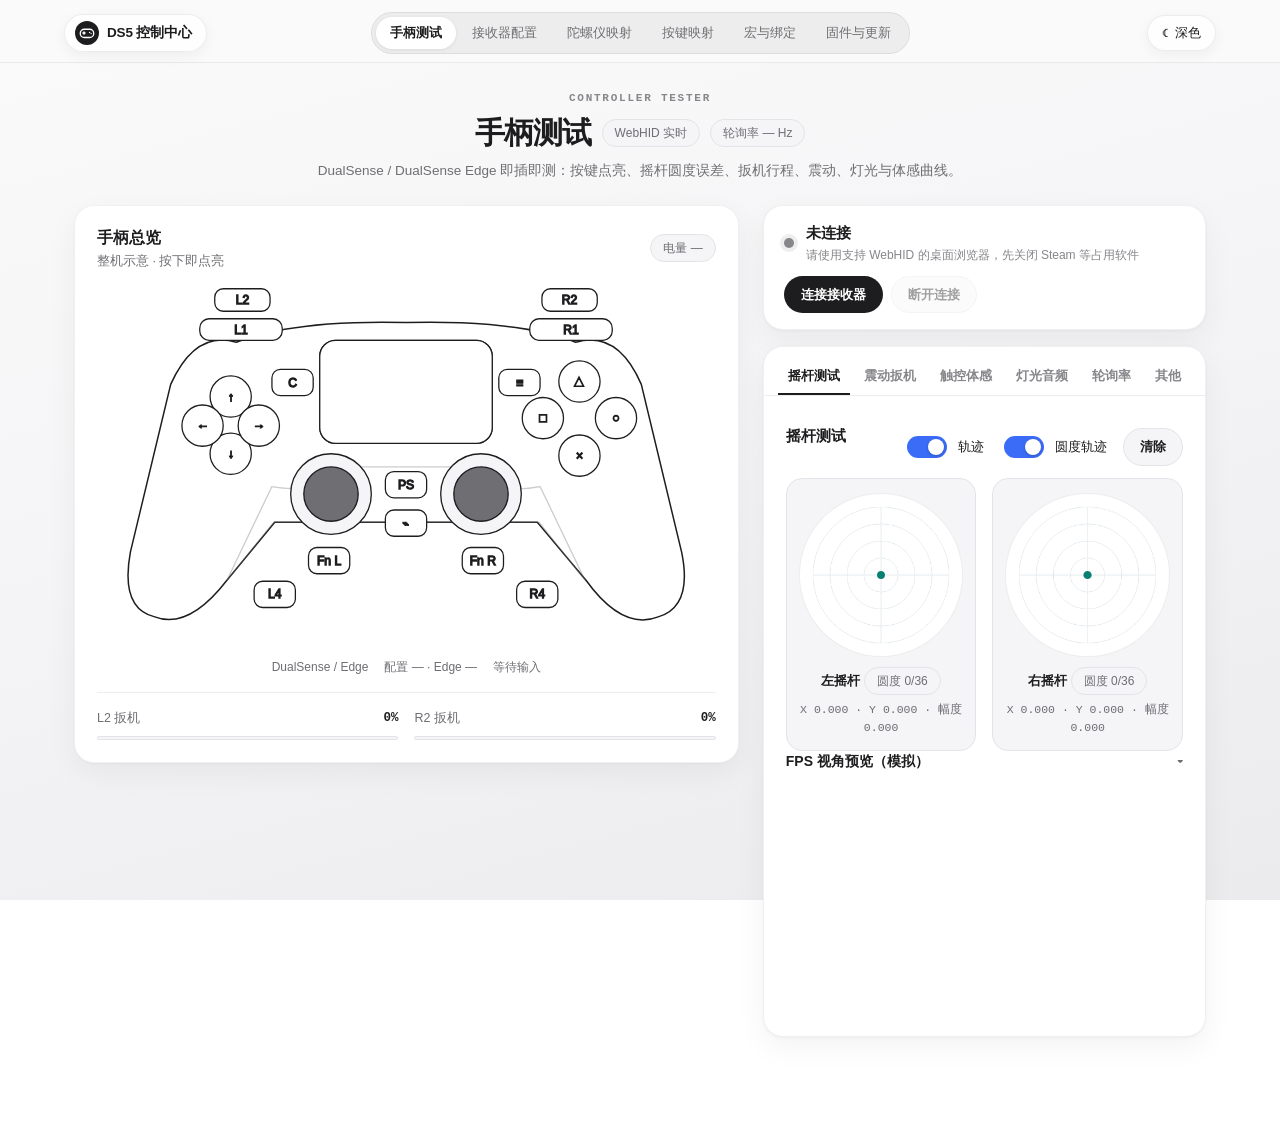
==== commit 7f2f605a: "feat(web,desktop): release v3.18-g2.4-rc8 with center-aligned SVG labels and Control Center self-upd" ====
--- a/web/index.html
+++ b/web/index.html
@@ -4,7 +4,7 @@
 <meta charset="utf-8">
 <meta name="viewport" content="width=device-width, initial-scale=1">
 <title>DS5 控制中心 · BL616 / BL618</title>
-<link rel="stylesheet" href="style.css?v=20261115-rk4">
+<link rel="stylesheet" href="style.css?v=20261115-rc8">
 </head>
 <body>
 <header class="site-header">
@@ -71,12 +71,14 @@
           <label><input type="checkbox" id="invertY"> 垂直反转</label>
           <label><input type="checkbox" id="autoBias"> 自动静止温漂校准</label>
           <label><input type="checkbox" id="adaptiveSmooth"> 自适应微瞄滤波</label>
+          <label><input type="checkbox" id="fireBiasOn"> 开火下压偏置（离线 / 单机测试用）</label>
         </div>
       </div>
 
       <div class="settings-card" id="gyroSensitivityCard">
         <div class="subhead"><h3>灵敏度与基础手感</h3><label class="inline-toggle"><input type="checkbox" id="syncXY" checked> 锁定水平 / 垂直同速</label></div>
         <div class="grid" id="motionFields"></div>
+        <p id="fireBiasHint" class="hint" hidden>按住 R2（使用上方扳机阈值 / 释放阈值）且体感已激活时，持续向下叠加一个固定速度，渐入时间内由 0 线性增大；“垂直反转”不改变下压方向，并按垂直灵敏度、L2 倍率一起缩放。固件内没有任何武器数据，请勿在联机竞技游戏中使用。</p>
       </div>
 
       <div class="settings-card" id="gyroStickCard" hidden>
@@ -227,7 +229,7 @@
 <div class="settings-card"><div class="subhead"><h3>触发绑定</h3><div class="actions"><button id="macroRulesRead" class="requires-macro">读取绑定</button><button id="macroRulesSave" class="primary requires-macro">保存绑定</button></div></div><p class="hint">所选按键全部按住才成立。支持 Fn、背键和组合键；同一时刻播放一个宏。宏随接收器运行，不需要控制中心常驻。</p><div class="actions filter-bar" id="macroRuleFilterBar"><span class="hint" id="macroRulesSummary">已启用 0 / 16 条绑定</span><label class="inline-toggle"><input type="checkbox" id="macroShowActiveOnly"> 仅显示已启用绑定</label></div><div id="macroBindings"></div></div>
 </section>
 
-  <section id="update" class="panel" hidden><div class="page-heading"><div><span class="page-kicker">05 / WEBFLASHER</span><h2>固件与更新</h2><p class="page-sub">在线检测最新版本并一键准备刷写，无需安装驱动即可通过浏览器完成更新。</p></div><span class="tag">当前：<b id="firmware">未连接</b></span></div><div id="updateBanner" class="settings-card" hidden><h3 id="updateTitle"></h3><p id="updateDetail" class="hint"></p><div class="actions"><button id="updateGet" class="primary" type="button" hidden>下载并准备刷写</button></div><p id="updateStatus" class="notice" role="status" aria-live="polite"></p></div><div class="settings-card"><div class="grid"><label class="field">固件来源<select id="releaseSource"><option value="gyro">本项目 · 体感映射固件</option><option value="upstream">上游 · 原版固件</option></select></label><label class="field">开发板<select id="releaseBoard"><option value="lctech616">LCTech BL616 / 当前信海板</option><option value="aim61">Ai-M61 BL618</option><option value="m0sdock">Sipeed M0S Dock</option></select></label><label class="field">USB 速度<select id="releaseUSB"><option value="fs">FS · 兼容模式</option><option value="hs">HS · 高速模式</option></select></label></div><div class="actions"><button id="releaseRefresh" class="primary">检查更新</button><label><input id="includePrerelease" type="checkbox" checked> 包含测试版 / 预发布</label><span id="releaseStatus" class="hint">进入此页时自动检查</span></div><p id="upstreamNotice" class="notice warning" hidden>上游原版固件不包含本项目新增的体感功能。v3.24 发布包与其公开源码版本不同；包内 USB 速度以发布说明为准，不能仅凭文件名判断。</p></div><div id="releaseList" class="release-list"></div><div class="settings-card flash-steps-card"><h3>刷写指南 · 3 步完成</h3>
+  <section id="update" class="panel" hidden><div class="page-heading"><div><span class="page-kicker">05 / WEBFLASHER</span><h2>固件与更新</h2><p class="page-sub">在线检测最新版本并一键准备刷写，无需安装驱动即可通过浏览器完成更新。</p></div><span class="tag">当前：<b id="firmware">未连接</b></span></div><div id="appUpdateCard" class="settings-card"><div class="subhead"><h3>DS5 控制中心客户端</h3><span id="appVersionTag" class="tag">检测中</span></div><p id="appUpdateDetail" class="hint">进入此页或点击检查更新时自动比对 GitHub 新版本。</p><div class="actions"><button id="appUpdateRun" class="primary" type="button" hidden disabled>一键升级并重启</button><a id="appUpdateManual" class="file-button" href="https://github.com/lx8s8/ds5dongle-bl618-opensource-gyro/releases" target="_blank" rel="noopener" hidden>手动下载新版 ↗</a></div><p id="appUpdateStatus" class="notice" role="status" aria-live="polite" hidden></p></div><div id="updateBanner" class="settings-card" hidden><h3 id="updateTitle"></h3><p id="updateDetail" class="hint"></p><div class="actions"><button id="updateGet" class="primary" type="button" hidden>下载并准备刷写</button></div><p id="updateStatus" class="notice" role="status" aria-live="polite"></p></div><div class="settings-card"><div class="grid"><label class="field">固件来源<select id="releaseSource"><option value="gyro">本项目 · 体感映射固件</option><option value="upstream">上游 · 原版固件</option></select></label><label class="field">开发板<select id="releaseBoard"><option value="lctech616">LCTech BL616 / 当前信海板</option><option value="aim61">Ai-M61 BL618</option><option value="m0sdock">Sipeed M0S Dock</option></select></label><label class="field">USB 速度<select id="releaseUSB"><option value="fs">FS · 兼容模式</option><option value="hs">HS · 高速模式</option></select></label></div><div class="actions"><button id="releaseRefresh" class="primary">检查更新</button><label><input id="includePrerelease" type="checkbox" checked> 包含测试版 / 预发布</label><span id="releaseStatus" class="hint">进入此页时自动检查</span></div><p id="upstreamNotice" class="notice warning" hidden>上游原版固件不包含本项目新增的体感功能。v3.24 发布包与其公开源码版本不同；包内 USB 速度以发布说明为准，不能仅凭文件名判断。</p></div><div id="releaseList" class="release-list"></div><div class="settings-card flash-steps-card"><h3>刷写指南 · 3 步完成</h3>
 <ol class="web-steps"><li><div><strong>下载并选中固件包</strong><p>在上方版本列表一键下载匹配板型与 USB 速度的固件 ZIP，无需手动解压。</p></div></li><li><div><strong>核对板型与写入模式</strong><p>加载包后核对目标板型与模式并勾选确认；常规升级选“仅主固件”可保留设置。</p></div></li><li><div><strong>按住 BOOT 插入 USB 刷写</strong><p>按住接收器上的 <kbd>BOOT 键</kbd> 插入电脑 USB 后松开，点击 <kbd>开始刷写</kbd> 并选择串口；完成后会 <kbd>自动重启</kbd>。</p></div></li></ol></div><div class="settings-card" id="webFlash"><h3>接收器与固件 · 网页刷写</h3>
 <p id="flashSupport" class="notice error" hidden>当前浏览器不支持 Web Serial。请使用桌面版 Chrome 或 Edge。</p>
 <div class="grid"><label class="field">固件包 ZIP<input id="flashPackage" type="file" accept=".zip,application/zip"></label><label class="field">写入内容<select id="flashMode"><option value="full">完整：Boot2 + 分区表 + 主固件（首次安装 / 恢复）</option><option value="app">仅主固件（已是同布局固件时更新）</option></select></label><label id="flashVariantField" class="field" hidden>包内 USB 变体<select id="flashVariant"></select></label></div>
@@ -252,18 +254,26 @@
 <label class="field">维护操作<select id="dualOp"><option value="slot">分槽更新镜像（仅更新槽 0 体感或槽 1 上游，保留两套数据）</option><option value="install">安装双固件（单固件 → 双固件，自动保存原始备份）</option><option value="restore">卸载并恢复单固件（用安装前原始 4 MiB 备份退出双固件）</option></select></label>
 <div id="dualPane_slot" class="grid">
   <label class="field">目标槽位<select id="dualSlotTarget"><option value="0">槽位 0：体感固件（0x10000，上限 1280 KiB）</option><option value="1">槽位 1：上游原版（0x210000，上限 1152 KiB）</option></select></label>
+  <label class="field">自动下载 USB（首选 FS / HS）<select id="dualSlotUsb"><option value="fs">FS · 全速兼容（推荐）</option><option value="hs">HS · 高速模式</option></select></label>
   <label class="field">固件包 ZIP 或 .bin<input id="dualSlotFile" type="file" accept=".zip,.bin,application/zip,application/octet-stream"></label>
   <label id="dualSlotVariantField" class="field" hidden>包内 USB 变体<select id="dualSlotVariant"></select></label>
-  <label class="field">写入记录的版本号（≤19 字符）<input id="dualSlotVersion" type="text" maxlength="19" placeholder="例如 3.18G2.4RC6 / 3.24H"></label>
+  <label class="field">写入记录的版本号（≤19 字符）<input id="dualSlotVersion" type="text" maxlength="19" placeholder="例如 3.18G2.4RC8 / 3.24H"></label>
   <pre id="dualSlotSummary" class="mono hint"></pre>
-  <div class="actions"><button id="dualSlotRun" class="primary" type="button" disabled>更新该槽位</button></div>
+  <div class="actions"><button id="dualAutoSlot" type="button">自动下载匹配固件</button><button id="dualSlotRun" class="primary" type="button" disabled>更新该槽位</button></div>
 </div>
 <div id="dualPane_install" hidden>
+  <div class="actions">
+    <label class="inline-field">自动下载 USB <select id="dualInstallUsb"><option value="fs">FS 全速</option><option value="hs">HS 高速</option></select></label>
+    <button id="dualAutoMgr" type="button">下载启动管理器</button>
+    <button id="dualAutoGyro" type="button">下载最新体感</button>
+    <button id="dualAutoUp" type="button">下载最新上游</button>
+    <button id="dualAutoAll" class="primary" type="button">一键下载全套</button>
+  </div>
   <div class="grid">
     <label class="field">启动管理器 .bin（experimental）<input id="dualMgrFile" type="file" accept=".bin,application/octet-stream"></label>
     <label class="field">体感固件（ZIP 或 .bin）<input id="dualGyroFile" type="file" accept=".zip,.bin,application/zip,application/octet-stream"></label>
     <label id="dualGyroVariantField" class="field" hidden>体感包 USB 变体<select id="dualGyroVariant"></select></label>
-    <label class="field">体感槽位版本号<input id="dualGyroVer" type="text" maxlength="19" placeholder="例如 3.18G2.4RC6"></label>
+    <label class="field">体感槽位版本号<input id="dualGyroVer" type="text" maxlength="19" placeholder="例如 3.18G2.4RC8"></label>
     <label class="field">上游原版固件（ZIP 或 .bin）<input id="dualUpFile" type="file" accept=".zip,.bin,application/zip,application/octet-stream"></label>
     <label id="dualUpVariantField" class="field" hidden>上游包 USB 变体<select id="dualUpVariant"></select></label>
     <label class="field">上游槽位版本号<input id="dualUpVer" type="text" maxlength="19" placeholder="例如 3.24"></label>
@@ -295,6 +305,6 @@
 </section>
 <footer></footer>
 </main>
-<script type="module" src="app.js?v=20261115-rk4"></script>
+<script type="module" src="app.js?v=20261115-rc8"></script>
 </body>
 </html>
--- a/web/style.css
+++ b/web/style.css
@@ -1318,7 +1318,10 @@
 #controllerVisual svg text {
   fill: var(--ink);
   font-family: -apple-system, BlinkMacSystemFont, "PingFang SC", sans-serif;
+  font-size: 13px;
   font-weight: 500;
+  text-anchor: middle;
+  dominant-baseline: central;
   pointer-events: none;
 }
 
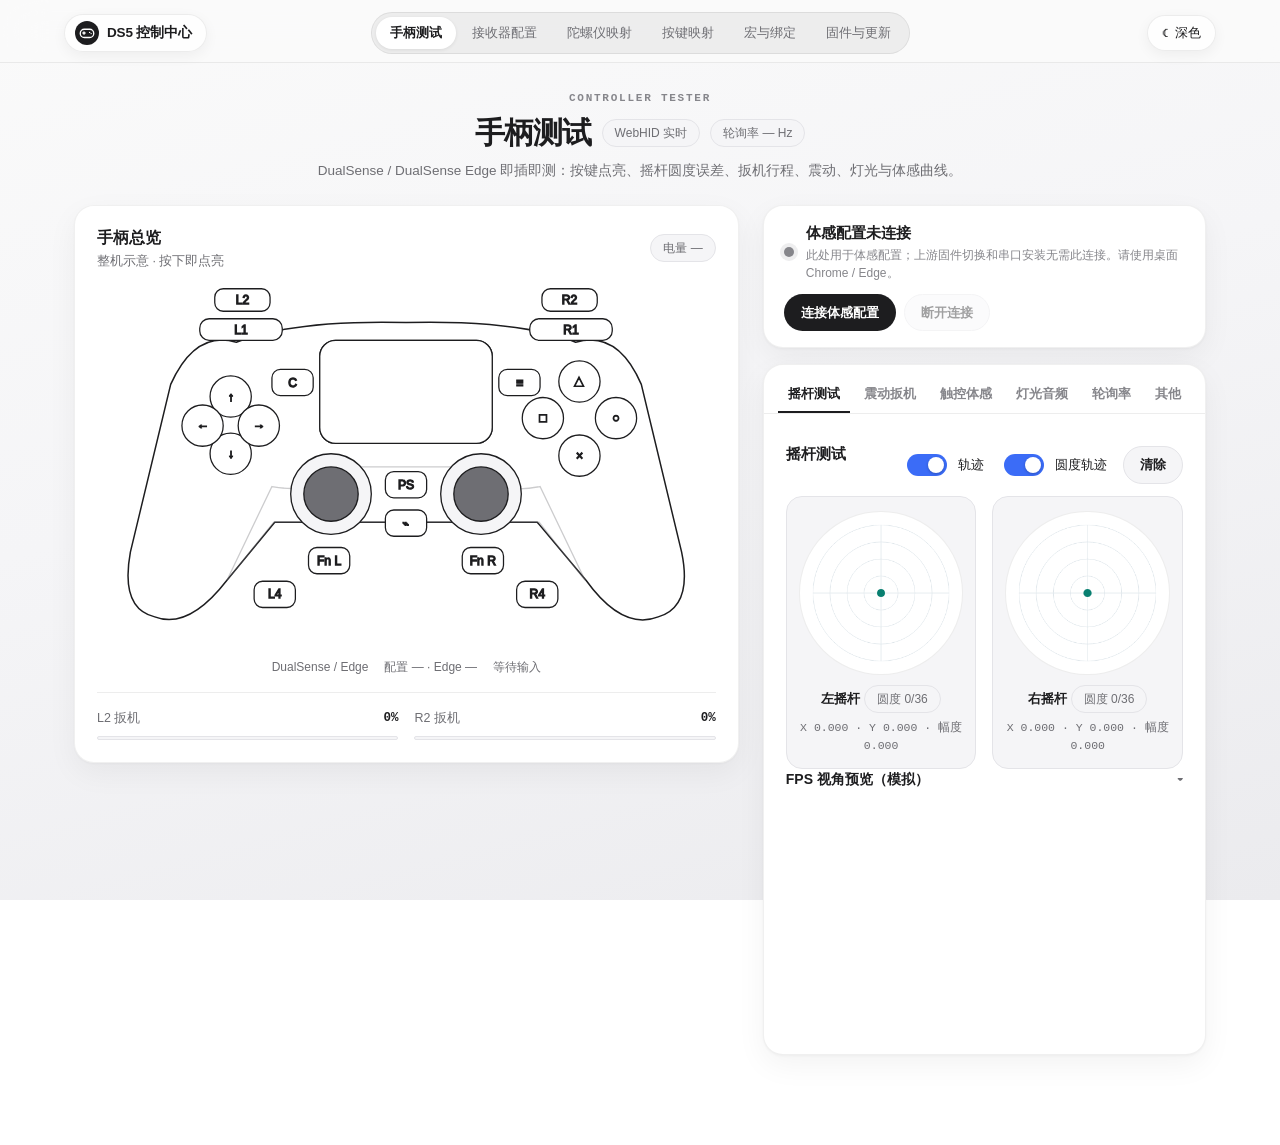
==== commit 56010f4f: "Clarify independent receiver and manager connections" ====
--- a/web/index.html
+++ b/web/index.html
@@ -4,7 +4,7 @@
 <meta charset="utf-8">
 <meta name="viewport" content="width=device-width, initial-scale=1">
 <title>DS5 控制中心 · BL616 / BL618</title>
-<link rel="stylesheet" href="style.css?v=20261115-rc8">
+<link rel="stylesheet" href="style.css?v=20261117-rc10">
 </head>
 <body>
 <header class="site-header">
@@ -13,8 +13,8 @@
   <button id="themeToggle" type="button" aria-label="切换深色外观">深色</button>
 </header>
 <main>
-<div id="connectionHome"><div id="connectionPanel" class="connection-panel"><div class="connect-actions"><div class="connection"><span id="connectionDot" class="dot"></span><div><span id="device">未连接</span><span class="connect-sub">请使用支持 WebHID 的桌面浏览器，先关闭 Steam 等占用软件</span></div></div><div class="connect-btns"><button id="connect" class="primary">连接接收器</button><button id="disconnect" disabled>断开连接</button></div></div><p id="identityWarning" class="notice error" hidden>当前为私下测试身份 1209:0001，部分软件无法识别为 PS5 手柄；日常使用请刷回正式 Sony 身份固件。</p><p id="message" class="notice" role="status" aria-live="polite"></p></div></div>
-<section id="receiver" class="panel" hidden><div class="page-heading"><div><span class="page-kicker">01 / RECEIVER</span><h2>接收器配置</h2><p class="page-sub">音频、灯光、低功耗唤醒与回报率参数设置，支持一键应用到内存或持久保存。</p></div><span class="tag">RAM 应用 / Flash 保存</span></div><form id="receiverSettings"><div class="settings-card"><h3>连接与设备</h3><div class="grid" id="receiver-device"></div><p class="hint">USB 身份、序列号、唤醒与隐身设置可能需要保存并重启后生效。</p></div><div class="settings-card"><h3>灯光与省电</h3><div class="grid" id="receiver-power"></div><label class="color-field">手柄灯条颜色 <input id="receiverColor" type="color" value="#ffffff"></label></div><div class="settings-card"><h3>触摸板与鼠标</h3><div class="grid" id="receiver-touch"></div><p class="hint">允许通过手柄循环的模式（至少选择一种）</p><div class="checks" id="touchModes"></div></div><div class="settings-card"><h3>音频与触觉</h3><div class="grid" id="receiver-audio"></div></div><details class="advanced-section"><summary>高级兼容与音频细节</summary><p class="hint">适合排查特定游戏、控制台或录音路由问题；日常使用保持默认值即可。</p><div class="grid" id="receiver-advanced"></div></details><div class="toolbar"><button class="primary requires-device" type="submit">应用到 RAM</button><button id="receiverSave" class="requires-device" type="button">保存到设备</button><button id="receiverRestart" class="requires-device" type="button">保存并重启</button><button id="receiverRebootOnly" class="requires-device" type="button">仅软重启</button><button id="receiverRead" class="requires-device" type="button">重新读取</button><button id="receiverDefaults" type="button">填入默认值</button></div></form><div class="filebar"><button id="receiverExport">导出接收器配置</button><label class="file-button">导入配置<input id="receiverImport" type="file" accept=".json,application/json"></label></div></section>
+<div id="connectionHome"><div id="connectionPanel" class="connection-panel"><div class="connect-actions"><div class="connection"><span id="connectionDot" class="dot"></span><div><span id="device">体感配置未连接</span><span class="connect-sub">此处用于体感配置；上游固件切换和串口安装无需此连接。请使用桌面 Chrome / Edge。</span></div></div><div class="connect-btns"><button id="connect" class="primary">连接体感配置</button><button id="disconnect" disabled>断开连接</button></div></div><p id="identityWarning" class="notice error" hidden>当前为私下测试身份 1209:0001，部分软件无法识别为 PS5 手柄；日常使用请刷回正式 Sony 身份固件。</p><p id="message" class="notice" role="status" aria-live="polite"></p></div></div>
+<section id="receiver" class="panel" hidden><div class="page-heading"><div><span class="page-kicker">01 / RECEIVER</span><h2>接收器配置</h2><p class="page-sub">音频、灯光、低功耗唤醒与回报率参数设置，支持一键应用到内存或持久保存。</p></div><span class="tag">RAM 应用 / Flash 保存</span></div><form id="receiverSettings"><div class="settings-card"><h3>连接与设备</h3><div class="grid" id="receiver-device"></div><p class="hint">USB 身份、序列号、唤醒与隐身设置可能需要保存并重启后生效。 USB 报告频率与固件的 FS / HS 速度是不同设置；修改报告频率后请保存并重启，实际频率还受手柄连接和主机影响。</p></div><div class="settings-card"><h3>蓝牙手柄配对</h3><p class="hint">支持新版体感固件。搜索或删除时会先断开当前手柄。安装支持配对同步的启动管理器后，切换固件时会同步配对；旧版管理器的两套记录仍独立。</p><div class="actions"><button id="pairingRefresh" class="requires-device" type="button">查看已配对手柄</button><button id="pairingScan" class="requires-device" type="button">搜索并配对</button></div><div id="pairingList" class="hint">连接新版体感固件后查看</div></div><div class="settings-card"><h3>灯光与省电</h3><div class="grid" id="receiver-power"></div><label class="color-field">手柄灯条颜色 <input id="receiverColor" type="color" value="#ffffff"></label></div><div class="settings-card"><h3>触摸板与鼠标</h3><div class="grid" id="receiver-touch"></div><p class="hint">允许通过手柄循环的模式（至少选择一种）</p><div class="checks" id="touchModes"></div></div><div class="settings-card"><h3>音频与触觉</h3><div class="grid" id="receiver-audio"></div></div><details class="advanced-section"><summary>高级兼容与音频细节</summary><p class="hint">适合排查特定游戏、控制台或录音路由问题；日常使用保持默认值即可。</p><div class="grid" id="receiver-advanced"></div></details><div class="toolbar"><button class="primary requires-device" type="submit">应用到 RAM</button><button id="receiverSave" class="requires-device" type="button">保存到设备</button><button id="receiverRestart" class="requires-device" type="button">保存并重启</button><button id="receiverRebootOnly" class="requires-device" type="button">仅软重启</button><button id="receiverRead" class="requires-device" type="button">重新读取</button><button id="receiverDefaults" type="button">填入默认值</button></div></form><div class="filebar"><button id="receiverExport">导出接收器配置</button><label class="file-button">导入配置<input id="receiverImport" type="file" accept=".json,application/json"></label></div></section>
 <section id="remap" class="panel" hidden><div class="page-heading"><div><span class="page-kicker">03 / REMAP</span><h2>按键映射</h2><p class="page-sub">独立设置各键与触控板分区输出，自动提供键盘修饰键与双键组合选项。</p></div><span class="tag" id="remapActive">当前生效：—</span></div><div class="actions"><label>编辑接收器映射档 <select id="remapSlot"><option value="0">档 1</option><option value="1">档 2</option></select></label><button id="remapActivate" class="requires-device">切换到此档</button><button id="remapRead" class="requires-device">读取此档</button><button id="remapReset">恢复此档草稿</button></div><div id="remapFilter" class="filter-bar" role="group" aria-label="按键映射筛选"><button type="button" class="filter-chip active" data-filter="all">全部 31 项</button><button type="button" class="filter-chip" data-filter="buttons">常规按键 19 项</button><button type="button" class="filter-chip" data-filter="touch">触摸分区 12 项</button><button type="button" class="filter-chip" data-filter="modified">仅已修改 <span id="remapModifiedCount" class="pill-count">0</span></button></div><p id="remapTouchNotice" class="notice warning" hidden></p><div class="table-wrap"><table class="remap-table"><thead><tr><th>来源</th><th>输出类型</th><th>目标按键</th><th>修饰键 / 第二键</th><th>屏蔽原键</th><th>双键输出</th></tr></thead><tbody id="remapRows"></tbody></table></div><p id="remapEmptyFilter" class="hint" hidden>当前筛选条件下没有映射项。</p><p class="hint">设为“键盘”时可直接勾选 Ctrl / Shift / Alt / Win；勾选“双键输出”后将自动切换为第二个键盘按键下拉框。Edge Fn / 独立背键用于体感启用和快捷动作，不属于此 31 项普通映射表。</p><div class="toolbar"><button id="remapSave" class="primary requires-device">保存此档映射</button><button id="remapExport">导出此档</button><label class="file-button">导入此档<input id="remapImport" type="file" accept=".json,application/json"></label></div></section>
   <section id="config" class="panel">
     <div class="page-heading"><div><span class="page-kicker">02 / GYRO</span><h2>陀螺仪映射</h2><p class="page-sub">选一个常见场景预设即可快速上手；高级调校、曲率预览与档位限制默认折叠收起。</p></div><div class="heading-badges"><span id="configDirty" class="badge warn" hidden>未保存修改</span><span id="currentSlot" class="tag">当前配置：—</span></div></div>
@@ -229,21 +229,11 @@
 <div class="settings-card"><div class="subhead"><h3>触发绑定</h3><div class="actions"><button id="macroRulesRead" class="requires-macro">读取绑定</button><button id="macroRulesSave" class="primary requires-macro">保存绑定</button></div></div><p class="hint">所选按键全部按住才成立。支持 Fn、背键和组合键；同一时刻播放一个宏。宏随接收器运行，不需要控制中心常驻。</p><div class="actions filter-bar" id="macroRuleFilterBar"><span class="hint" id="macroRulesSummary">已启用 0 / 16 条绑定</span><label class="inline-toggle"><input type="checkbox" id="macroShowActiveOnly"> 仅显示已启用绑定</label></div><div id="macroBindings"></div></div>
 </section>
 
-  <section id="update" class="panel" hidden><div class="page-heading"><div><span class="page-kicker">05 / WEBFLASHER</span><h2>固件与更新</h2><p class="page-sub">在线检测最新版本并一键准备刷写，无需安装驱动即可通过浏览器完成更新。</p></div><span class="tag">当前：<b id="firmware">未连接</b></span></div><div id="appUpdateCard" class="settings-card"><div class="subhead"><h3>DS5 控制中心客户端</h3><span id="appVersionTag" class="tag">检测中</span></div><p id="appUpdateDetail" class="hint">进入此页或点击检查更新时自动比对 GitHub 新版本。</p><div class="actions"><button id="appUpdateRun" class="primary" type="button" hidden disabled>一键升级并重启</button><a id="appUpdateManual" class="file-button" href="https://github.com/lx8s8/ds5dongle-bl618-opensource-gyro/releases" target="_blank" rel="noopener" hidden>手动下载新版 ↗</a></div><p id="appUpdateStatus" class="notice" role="status" aria-live="polite" hidden></p></div><div id="updateBanner" class="settings-card" hidden><h3 id="updateTitle"></h3><p id="updateDetail" class="hint"></p><div class="actions"><button id="updateGet" class="primary" type="button" hidden>下载并准备刷写</button></div><p id="updateStatus" class="notice" role="status" aria-live="polite"></p></div><div class="settings-card"><div class="grid"><label class="field">固件来源<select id="releaseSource"><option value="gyro">本项目 · 体感映射固件</option><option value="upstream">上游 · 原版固件</option></select></label><label class="field">开发板<select id="releaseBoard"><option value="lctech616">LCTech BL616 / 当前信海板</option><option value="aim61">Ai-M61 BL618</option><option value="m0sdock">Sipeed M0S Dock</option></select></label><label class="field">USB 速度<select id="releaseUSB"><option value="fs">FS · 兼容模式</option><option value="hs">HS · 高速模式</option></select></label></div><div class="actions"><button id="releaseRefresh" class="primary">检查更新</button><label><input id="includePrerelease" type="checkbox" checked> 包含测试版 / 预发布</label><span id="releaseStatus" class="hint">进入此页时自动检查</span></div><p id="upstreamNotice" class="notice warning" hidden>上游原版固件不包含本项目新增的体感功能。v3.24 发布包与其公开源码版本不同；包内 USB 速度以发布说明为准，不能仅凭文件名判断。</p></div><div id="releaseList" class="release-list"></div><div class="settings-card flash-steps-card"><h3>刷写指南 · 3 步完成</h3>
-<ol class="web-steps"><li><div><strong>下载并选中固件包</strong><p>在上方版本列表一键下载匹配板型与 USB 速度的固件 ZIP，无需手动解压。</p></div></li><li><div><strong>核对板型与写入模式</strong><p>加载包后核对目标板型与模式并勾选确认；常规升级选“仅主固件”可保留设置。</p></div></li><li><div><strong>按住 BOOT 插入 USB 刷写</strong><p>按住接收器上的 <kbd>BOOT 键</kbd> 插入电脑 USB 后松开，点击 <kbd>开始刷写</kbd> 并选择串口；完成后会 <kbd>自动重启</kbd>。</p></div></li></ol></div><div class="settings-card" id="webFlash"><h3>接收器与固件 · 网页刷写</h3>
-<p id="flashSupport" class="notice error" hidden>当前浏览器不支持 Web Serial。请使用桌面版 Chrome 或 Edge。</p>
-<div class="grid"><label class="field">固件包 ZIP<input id="flashPackage" type="file" accept=".zip,application/zip"></label><label class="field">写入内容<select id="flashMode"><option value="full">完整：Boot2 + 分区表 + 主固件（首次安装 / 恢复）</option><option value="app">仅主固件（已是同布局固件时更新）</option></select></label><label id="flashVariantField" class="field" hidden>包内 USB 变体<select id="flashVariant"></select></label></div>
-<pre id="flashSummary" class="mono hint"></pre>
-<label class="flash-confirm-row"><input id="flashConfirm" type="checkbox"> 我确认固件包的板型与 USB 速度和接收器一致</label>
-<div class="actions flash-cta-row"><button id="flashStart" class="primary" type="button" disabled>开始刷写</button></div>
-<progress id="flashProgress" max="1" value="0" hidden></progress><p id="flashStage" class="hint"></p>
-<p id="flashMessage" class="notice" role="status" aria-live="polite"></p>
-<pre id="flashLog" class="mono" hidden></pre>
-<p class="hint">写入后会读回 SHA256 校验，校验失败不会重启。只擦写所选区域，不做整片擦除，设备内保存的设置通常保留，仍建议先导出配置。已安装双固件启动管理器的设备请使用下方“双固件切换与维护”进行分槽更新或卸载。使用桌面应用（Windows/macOS 启动器）可在版本卡片一键下载并填入；仅用纯浏览器访问时请先手动下载 ZIP。刷写时不要拔线或关闭页面。</p></div>
-<div class="settings-card" id="bootManager"><h3>双固件切换与维护 · 实验性</h3>
-<p class="notice warning">启动管理器原型尚待真机验收，普通单固件不包含启动管理器。日常手柄保持 Sony 身份；切换或维护前先保存需保留的设置。</p>
+  <section id="update" class="panel" hidden><div class="page-heading"><div><span class="page-kicker">05 / WEBFLASHER</span><h2>固件与更新</h2><p class="page-sub">在线检测最新版本并一键准备刷写，无需安装驱动即可通过浏览器完成更新。</p></div><span class="tag">当前：<b id="firmware">未连接</b></span></div><div class="settings-card" id="bootManager"><h3>双固件切换与维护 · 实验性</h3>
+<p class="notice warning">双固件管理器为实验功能，目前仅在 LCTech 616 / macOS Chrome 上完成基本真机验证。管理器使用不唯一的 1209:0001 私下测试 USB 身份，仅用于私人测试，不能随设备销售或分发；普通单固件不包含管理器。切换或维护前请备份需保留的数据。</p>
 <p id="bootState" role="status">未连接启动管理器</p>
-<div class="actions"><button id="bootEnter" type="button">从体感固件进入管理器</button><button id="bootConnect" type="button">连接启动管理器</button><button id="bootDisconnect" type="button" disabled>断开管理器</button></div>
+<div class="actions"><button id="bootEnter" type="button">从体感固件进入管理器</button><button id="bootEnterUpstream" type="button">从上游原版进入管理器</button><button id="bootConnect" type="button">连接启动管理器</button><button id="bootDisconnect" type="button" disabled>断开管理器</button></div>
+<p class="hint">从上游原版免拔插进入需要新版启动管理器，并且此浏览器此前已连接并授权过该管理器。首次使用请通过上电按键进入，再点击“连接启动管理器”授权。</p>
 <div class="two-col"><div><h4>体感固件</h4><p id="bootVersion0" class="mono">—</p><button id="bootSlot0" type="button" disabled>启动体感固件</button></div><div><h4>上游原版</h4><p id="bootVersion1" class="mono">—</p><button id="bootSlot1" type="button" disabled>启动上游原版</button></div></div>
 <details id="dualToolsDetails"><summary><span>Web Serial 4 MiB 双固件安装、备份与恢复工具</span><span class="tag">按住 BOOT 插入 USB</span></summary>
 <div id="dualTools">
@@ -251,10 +241,10 @@
 <p id="dualSupport" class="notice error" hidden>当前浏览器不支持 Web Serial，无法使用网页双固件安装、备份与恢复。请使用桌面版 Chrome 或 Edge。</p>
 <div class="actions"><button id="dualInspect" type="button">检测布局（快速读）</button><button id="dualBackup" type="button">读取并下载 4 MiB 整片备份</button></div>
 <pre id="dualDeviceInfo" class="mono hint"></pre>
-<label class="field">维护操作<select id="dualOp"><option value="slot">分槽更新镜像（仅更新槽 0 体感或槽 1 上游，保留两套数据）</option><option value="install">安装双固件（单固件 → 双固件，自动保存原始备份）</option><option value="restore">卸载并恢复单固件（用安装前原始 4 MiB 备份退出双固件）</option></select></label>
+<label class="field">维护操作<select id="dualOp"><option value="slot">分槽更新镜像（仅更新槽 0 体感或槽 1 上游，保留两套数据）</option><option value="install">安装双固件（单固件 → 双固件，自动保存原始备份）</option><option value="bond">配对同步管理器升级与恢复（测试中）</option><option value="restore">卸载并恢复单固件（使用原始备份）</option><option value="clean">无原始备份：清除用户数据并恢复单固件</option></select></label>
 <div id="dualPane_slot" class="grid">
   <label class="field">目标槽位<select id="dualSlotTarget"><option value="0">槽位 0：体感固件（0x10000，上限 1280 KiB）</option><option value="1">槽位 1：上游原版（0x210000，上限 1152 KiB）</option></select></label>
-  <label class="field">自动下载 USB（首选 FS / HS）<select id="dualSlotUsb"><option value="fs">FS · 全速兼容（推荐）</option><option value="hs">HS · 高速模式</option></select></label>
+  <label class="field">自动下载 USB（首选 HS / FS）<select id="dualSlotUsb"><option value="hs">HS · 高速模式（默认）</option><option value="fs">FS · 全速兼容</option></select></label>
   <label class="field">固件包 ZIP 或 .bin<input id="dualSlotFile" type="file" accept=".zip,.bin,application/zip,application/octet-stream"></label>
   <label id="dualSlotVariantField" class="field" hidden>包内 USB 变体<select id="dualSlotVariant"></select></label>
   <label class="field">写入记录的版本号（≤19 字符）<input id="dualSlotVersion" type="text" maxlength="19" placeholder="例如 3.18G2.4RC8 / 3.24H"></label>
@@ -262,8 +252,9 @@
   <div class="actions"><button id="dualAutoSlot" type="button">自动下载匹配固件</button><button id="dualSlotRun" class="primary" type="button" disabled>更新该槽位</button></div>
 </div>
 <div id="dualPane_install" hidden>
+  <p class="hint">上游原版或本项目的单固件接收器均可从这里安装；不需要连接上方体感配置。按住 BOOT 插入后选择串口，工具会检查设备布局并先保存整片备份。</p>
   <div class="actions">
-    <label class="inline-field">自动下载 USB <select id="dualInstallUsb"><option value="fs">FS 全速</option><option value="hs">HS 高速</option></select></label>
+    <label class="inline-field">自动下载 USB <select id="dualInstallUsb"><option value="hs">HS 高速（默认）</option><option value="fs">FS 全速</option></select></label>
     <button id="dualAutoMgr" type="button">下载启动管理器</button>
     <button id="dualAutoGyro" type="button">下载最新体感</button>
     <button id="dualAutoUp" type="button">下载最新上游</button>
@@ -285,6 +276,21 @@
   <pre id="dualUpSnapSummary" class="mono hint"></pre>
   <label><input id="dualInstallConfirm" type="checkbox"> 我确认以上均为 LCTech 616 镜像，了解启动管理器仍属实验性质，并将在写入前保存自动下载的原始 4 MiB 备份</label>
   <div class="actions"><button id="dualInstallRun" class="primary" type="button" disabled>读取备份并安装双固件</button></div>
+  <div id="dualFirstBackupPane" hidden>
+    <label class="field">选择刚下载的安装前恢复备份<input id="dualFirstBackupFile" type="file" accept=".ds5backup,application/octet-stream"></label>
+    <pre id="dualFirstBackupSummary" class="mono hint"></pre>
+    <div class="actions"><button id="dualFirstCommit" class="primary" type="button" disabled>核对备份并安装双固件</button></div>
+  </div>
+</div>
+<div id="dualPane_bond" hidden>
+  <p class="notice">为已安装双固件的接收器启用配对同步。先下载本机恢复备份，再重新选择该备份以确认保存。写入管理器时若断电，请按住 BOOT 插入后使用下方恢复功能。</p>
+  <label class="field">配对同步管理器包<input id="bondPackageFile" type="file" accept=".bin,application/octet-stream"></label>
+  <pre id="bondPackageSummary" class="mono hint"></pre>
+  <div class="actions"><button id="bondPrepare" type="button" disabled>读取设备并下载恢复备份</button></div>
+  <label class="field">选择刚下载的恢复备份<input id="bondBackupFile" type="file" accept=".ds5backup,application/octet-stream"></label>
+  <pre id="bondBackupSummary" class="mono hint"></pre>
+  <label><input id="bondConfirm" type="checkbox"> 我已保存备份并了解写入期间必须保持 USB 连接</label>
+  <div class="actions"><button id="bondInstall" class="primary" type="button" disabled>核对备份并升级管理器</button><button id="bondRecover" type="button" disabled>从所选备份恢复中断的安装或升级</button></div>
 </div>
 <div id="dualPane_restore" hidden>
   <div class="grid">
@@ -295,16 +301,37 @@
   <label><input id="dualRestoreConfirm" type="checkbox"> 我确认原始 4 MiB 备份来自同一台接收器，恢复前会先保存当前双固件 4 MiB 备份</label>
   <div class="actions"><button id="dualRestoreRun" class="primary" type="button" disabled>读取备份并恢复单固件</button></div>
 </div>
+<div id="dualPane_clean" hidden>
+  <p class="notice">此操作清除两套固件的配对和设置，保留设备 factory 分区。需要 LCTech 616 完整固件 ZIP；写入前会下载当前闪存备份。</p>
+  <label class="field">完整单固件 ZIP<input id="dualCleanFile" type="file" accept=".zip,application/zip"></label>
+  <pre id="dualCleanSummary" class="mono hint"></pre>
+  <label><input id="dualCleanConfirm" type="checkbox"> 我了解配对和设置将被清除，并确认固件包适用于 LCTech 616</label>
+  <div class="actions"><button id="dualCleanRun" class="primary" type="button" disabled>备份当前闪存并恢复单固件</button></div>
+</div>
 <progress id="dualProgress" max="1" value="0" hidden></progress><p id="dualStage" class="hint"></p>
 <p id="dualMessage" class="notice" role="status" aria-live="polite"></p>
 <pre id="dualLog" class="mono" hidden></pre>
 </div>
 </details>
-<details><summary>按键说明</summary><p>正常插电，快闪窗口内短按一次 BOOT 切换另一个模式；在窗口内按住约 1 秒进入管理器。按住 BOOT 再插电仍为芯片烧录模式。运行上游原版时，可先通过上电按键进入管理器，再在这里点击切换。</p><p>妥善保存每次自动下载的 4 MiB 备份文件：其中包含接收器的蓝牙配对与校准数据，不要分享或上传到公开仓库。</p></details></div>
-<div class="settings-card"><h3>备用：串口工具</h3><p class="hint">网页刷写不可用时，可使用包内的 flash_prog_cfg.ini 和博流 Dev Cube 刷写。切换到上游原版后，新增体感配置页可能无法连接。</p><div class="actions"><a id="releasesLink" class="file-button" href="https://github.com/lx8s8/ds5dongle-bl618-opensource-gyro/releases" target="_blank" rel="noopener">打开 Releases ↗</a><a class="file-button" href="https://github.com/lx8s8/ds5dongle-bl618-opensource-gyro/actions/workflows/firmware.yml" target="_blank" rel="noopener">Actions 构建产物 ↗</a><a class="file-button" href="https://github.com/lx8s8/ds5dongle-bl618-opensource-gyro/blob/feature/control-center/docs/CI_CN.md" target="_blank" rel="noopener">刷机说明 ↗</a></div></div>
+<details><summary>按键说明</summary><p>正常插电，快闪窗口内短按一次 BOOT 切换另一个模式；在窗口内按住约 1 秒进入管理器。按住 BOOT 再插电仍为芯片烧录模式。也可通过上方按钮从上游原版软件进入管理器。</p><p>妥善保存每次自动下载的 4 MiB 备份文件：其中包含接收器的蓝牙配对与校准数据，不要分享或上传到公开仓库。</p></details></div>
+<div id="updateBanner" class="settings-card" hidden><h3 id="updateTitle"></h3><p id="updateDetail" class="hint"></p><div class="actions"><button id="updateGet" class="primary" type="button" hidden>下载并准备刷写</button></div><p id="updateStatus" class="notice" role="status" aria-live="polite"></p></div><details class="settings-card releases-disclosure"><summary><span>版本与固件下载</span><span class="hint">选择板型、查看发布版本</span></summary><div class="release-filters"><div class="grid"><label class="field">固件来源<select id="releaseSource"><option value="gyro">本项目 · 体感映射固件</option><option value="upstream">上游 · 原版固件</option></select></label><label class="field">开发板<select id="releaseBoard"><option value="lctech616">LCTech BL616 / 当前信海板</option><option value="aim61">Ai-M61 BL618</option><option value="m0sdock">Sipeed M0S Dock</option></select></label><label class="field">USB 速度<select id="releaseUSB"><option value="hs">HS · 高速模式（默认）</option><option value="fs">FS · 兼容模式</option></select></label></div><div class="actions"><button id="releaseRefresh" class="primary">检查更新</button><label><input id="includePrerelease" type="checkbox" checked> 包含测试版 / 预发布</label><span id="releaseStatus" class="hint">进入此页时自动检查</span></div><p id="upstreamNotice" class="notice warning" hidden>上游原版固件不包含本项目新增的体感功能。v3.24 发布包与其公开源码版本不同；包内 USB 速度以发布说明为准，不能仅凭文件名判断。</p></div><div id="releaseList" class="release-list" role="region" aria-label="发布版本列表" tabindex="0"></div></details><div class="settings-card" id="webFlash"><h3>接收器与固件 · 网页刷写</h3>
+<p id="flashSupport" class="notice error" hidden>当前浏览器不支持 Web Serial。请使用桌面版 Chrome 或 Edge。</p>
+<div class="grid"><label class="field">固件包 ZIP<input id="flashPackage" type="file" accept=".zip,application/zip"></label><label class="field">写入内容<select id="flashMode"><option value="full">完整：Boot2 + 分区表 + 主固件（首次安装 / 恢复）</option><option value="app">仅主固件（已是同布局固件时更新）</option></select></label><label id="flashVariantField" class="field" hidden>包内 USB 变体<select id="flashVariant"></select></label></div>
+<pre id="flashSummary" class="mono hint"></pre>
+<label class="flash-confirm-row"><input id="flashConfirm" type="checkbox"> 我确认固件包的板型与 USB 速度和接收器一致</label>
+<div class="actions flash-cta-row"><button id="flashStart" class="primary" type="button" disabled>开始刷写</button></div>
+<progress id="flashProgress" max="1" value="0" hidden></progress><p id="flashStage" class="hint"></p>
+<p id="flashMessage" class="notice" role="status" aria-live="polite"></p>
+<pre id="flashLog" class="mono" hidden></pre>
+<p class="hint">写入后会读回 SHA256 校验，校验失败不会重启。只擦写所选区域，不做整片擦除，仍建议先导出配置。通过版本列表下载的固件会自动检测双固件布局，并按来源更新体感槽或上游槽；手动选择 ZIP 时，请在上方“双固件切换与维护”中选择槽位。使用桌面应用（Windows/macOS 启动器）可在版本卡片一键下载并填入；仅用纯浏览器访问时请先手动下载 ZIP。刷写时不要拔线或关闭页面。</p></div>
+
+<details class="settings-card flash-steps-card"><summary>刷写指南 · 3 步完成</summary>
+<ol class="web-steps"><li><div><strong>下载并选中固件包</strong><p>在上方版本列表一键下载匹配板型与 USB 速度的固件 ZIP，无需手动解压。</p></div></li><li><div><strong>核对板型与写入模式</strong><p>加载包后核对目标板型与模式并勾选确认；常规升级选“仅主固件”可保留设置。</p></div></li><li><div><strong>按住 BOOT 插入 USB 刷写</strong><p>按住接收器上的 <kbd>BOOT 键</kbd> 插入电脑 USB 后松开，点击 <kbd>开始刷写</kbd> 并选择串口；完成后会 <kbd>自动重启</kbd>。</p></div></li></ol></details>
+<div id="appUpdateCard" class="settings-card"><div class="subhead"><h3>DS5 控制中心客户端</h3><span id="appVersionTag" class="tag">检测中</span></div><p id="appUpdateDetail" class="hint">进入此页或点击检查更新时自动比对 GitHub 新版本。</p><div class="actions"><button id="appUpdateRun" class="primary" type="button" hidden disabled>一键升级并重启</button><a id="appUpdateManual" class="file-button" href="https://github.com/lx8s8/ds5dongle-bl618-opensource-gyro/releases" target="_blank" rel="noopener" hidden>手动下载新版 ↗</a></div><p id="appUpdateStatus" class="notice" role="status" aria-live="polite" hidden></p></div>
+<div class="settings-card"><h3>备用：串口工具</h3><p class="hint">网页刷写不可用时，可使用包内的 flash_prog_cfg.ini 和博流 Dev Cube 刷写。切换到上游原版后，新增体感配置页可能无法连接。</p><div class="actions"><a id="releasesLink" class="file-button" href="https://github.com/lx8s8/ds5dongle-bl618-opensource-gyro/releases" target="_blank" rel="noopener">打开 Releases ↗</a><a class="file-button" href="https://github.com/lx8s8/ds5dongle-bl618-opensource-gyro/actions/workflows/firmware.yml" target="_blank" rel="noopener">Actions 构建产物 ↗</a><a class="file-button" href="https://github.com/lx8s8/ds5dongle-bl618-opensource-gyro/blob/master/docs/CI_CN.md" target="_blank" rel="noopener">刷机说明 ↗</a></div></div>
 </section>
 <footer></footer>
 </main>
-<script type="module" src="app.js?v=20261115-rc8"></script>
+<script type="module" src="app.js?v=20261117-rc10"></script>
 </body>
 </html>
--- a/web/style.css
+++ b/web/style.css
@@ -1698,7 +1698,10 @@
 .release-list {
   display: grid;
   gap: 12px;
-  margin-bottom: 16px;
+  max-height: min(60vh, 560px);
+  overflow-y: auto;
+  overscroll-behavior: contain;
+  padding: 2px;
 }
 
 .release-card {
@@ -1714,6 +1717,15 @@
   color: var(--muted);
   font-size: 12.5px;
   white-space: pre-wrap;
+}
+
+.release-notes-details {
+  margin: 10px 0;
+}
+
+.release-notes-details > summary {
+  color: var(--muted);
+  font-size: 12.5px;
 }
 
 .web-steps {
